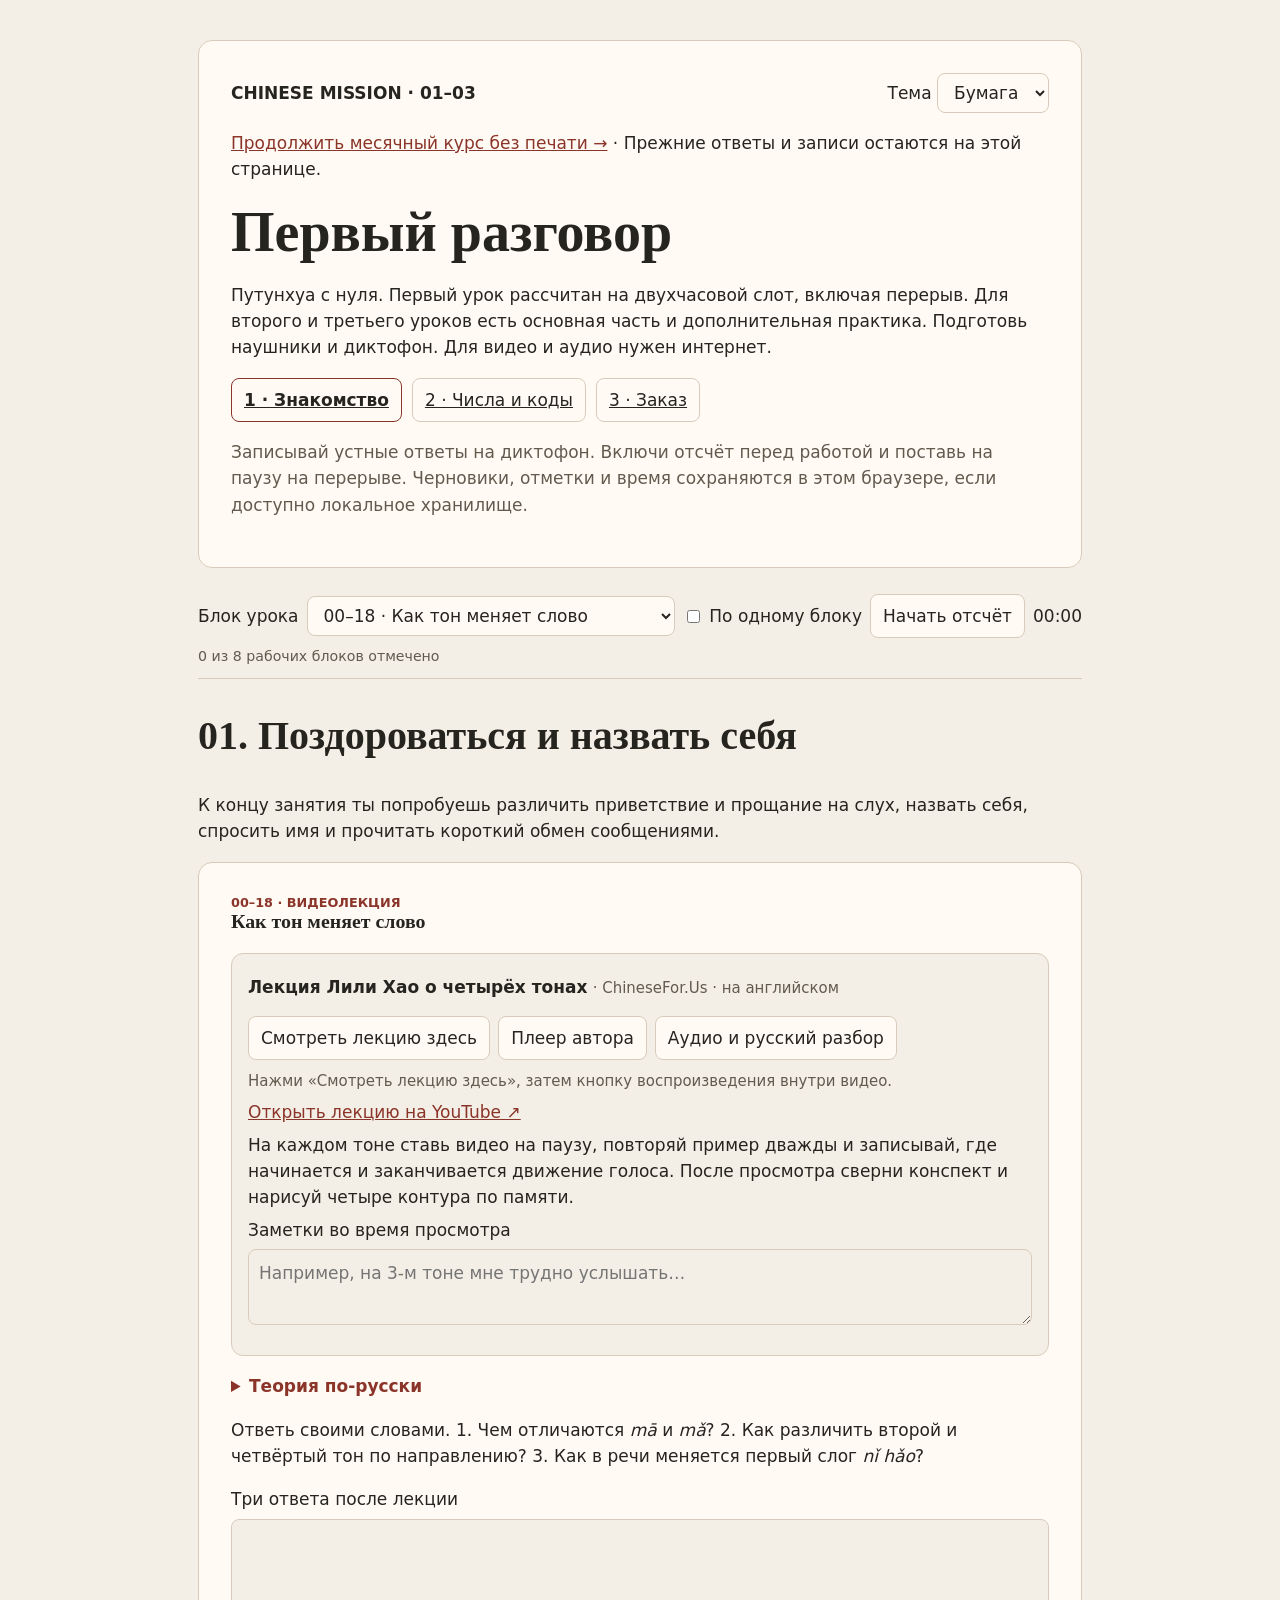
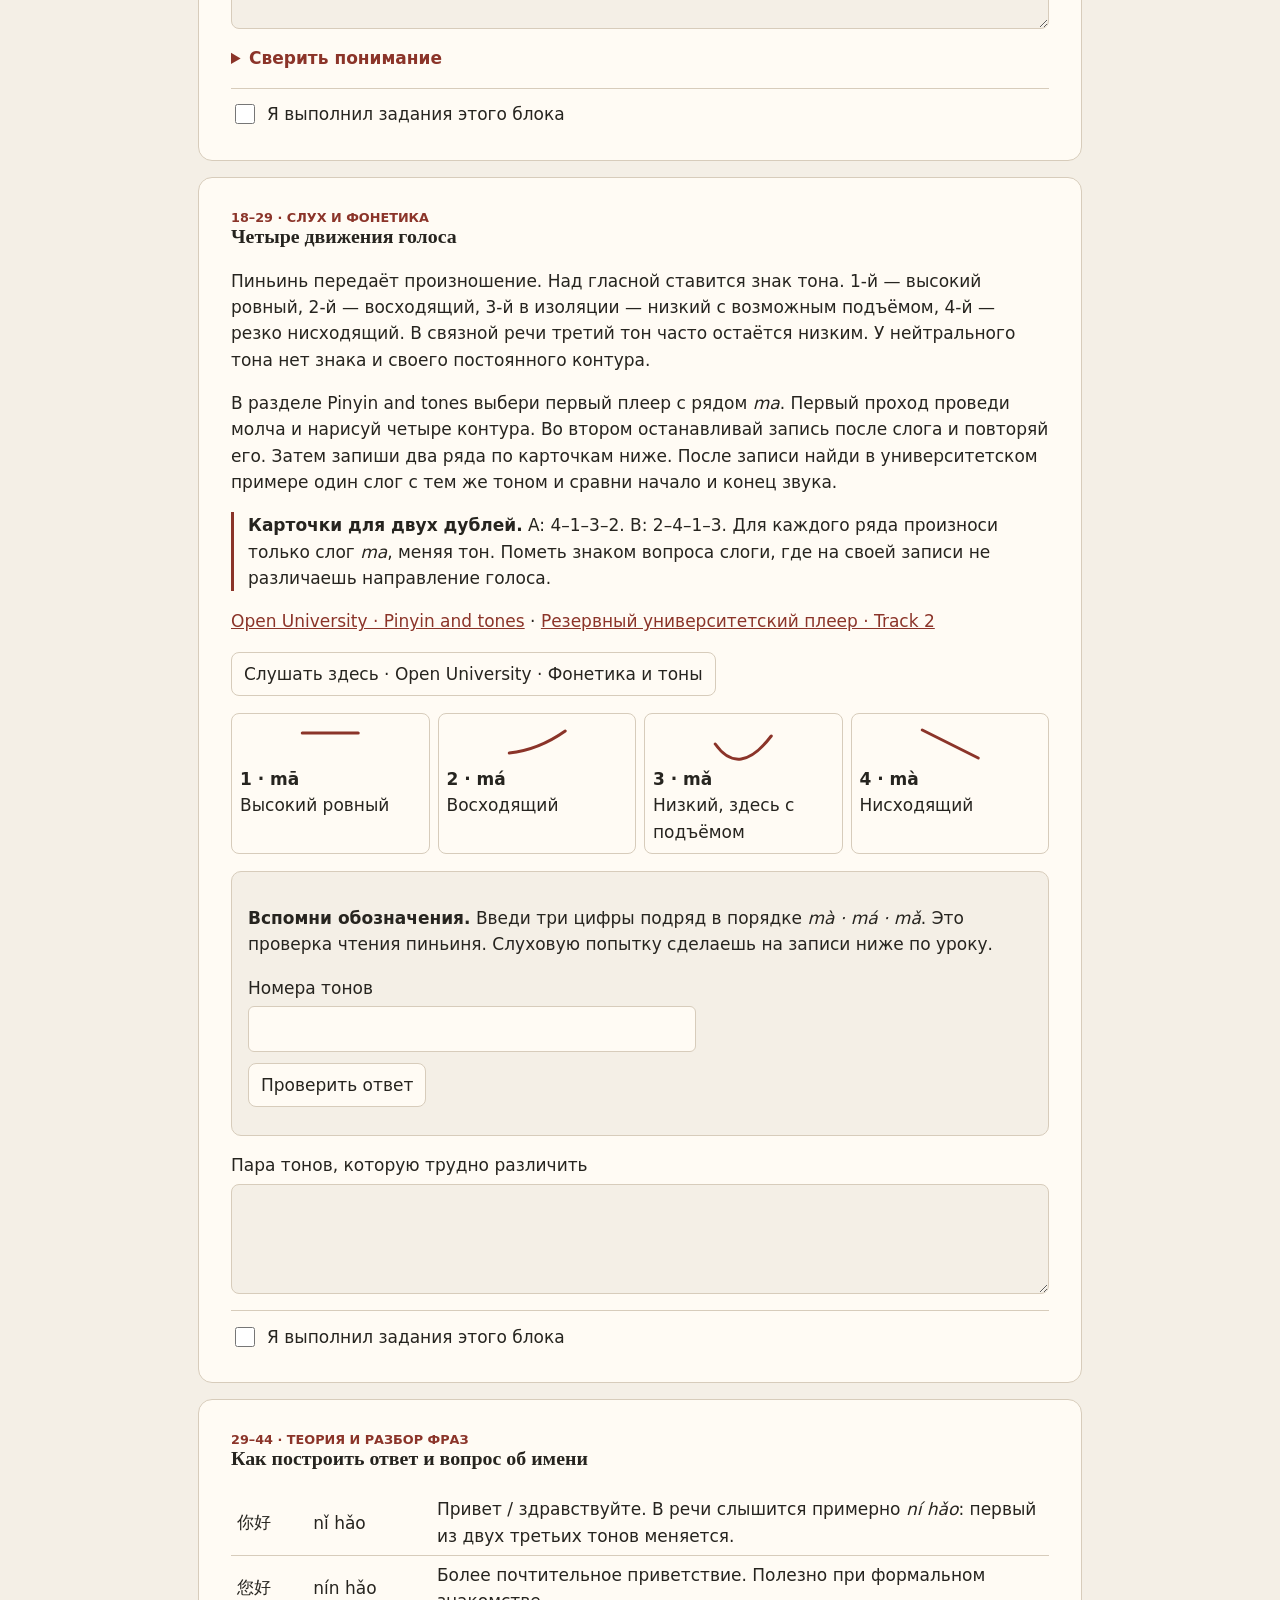
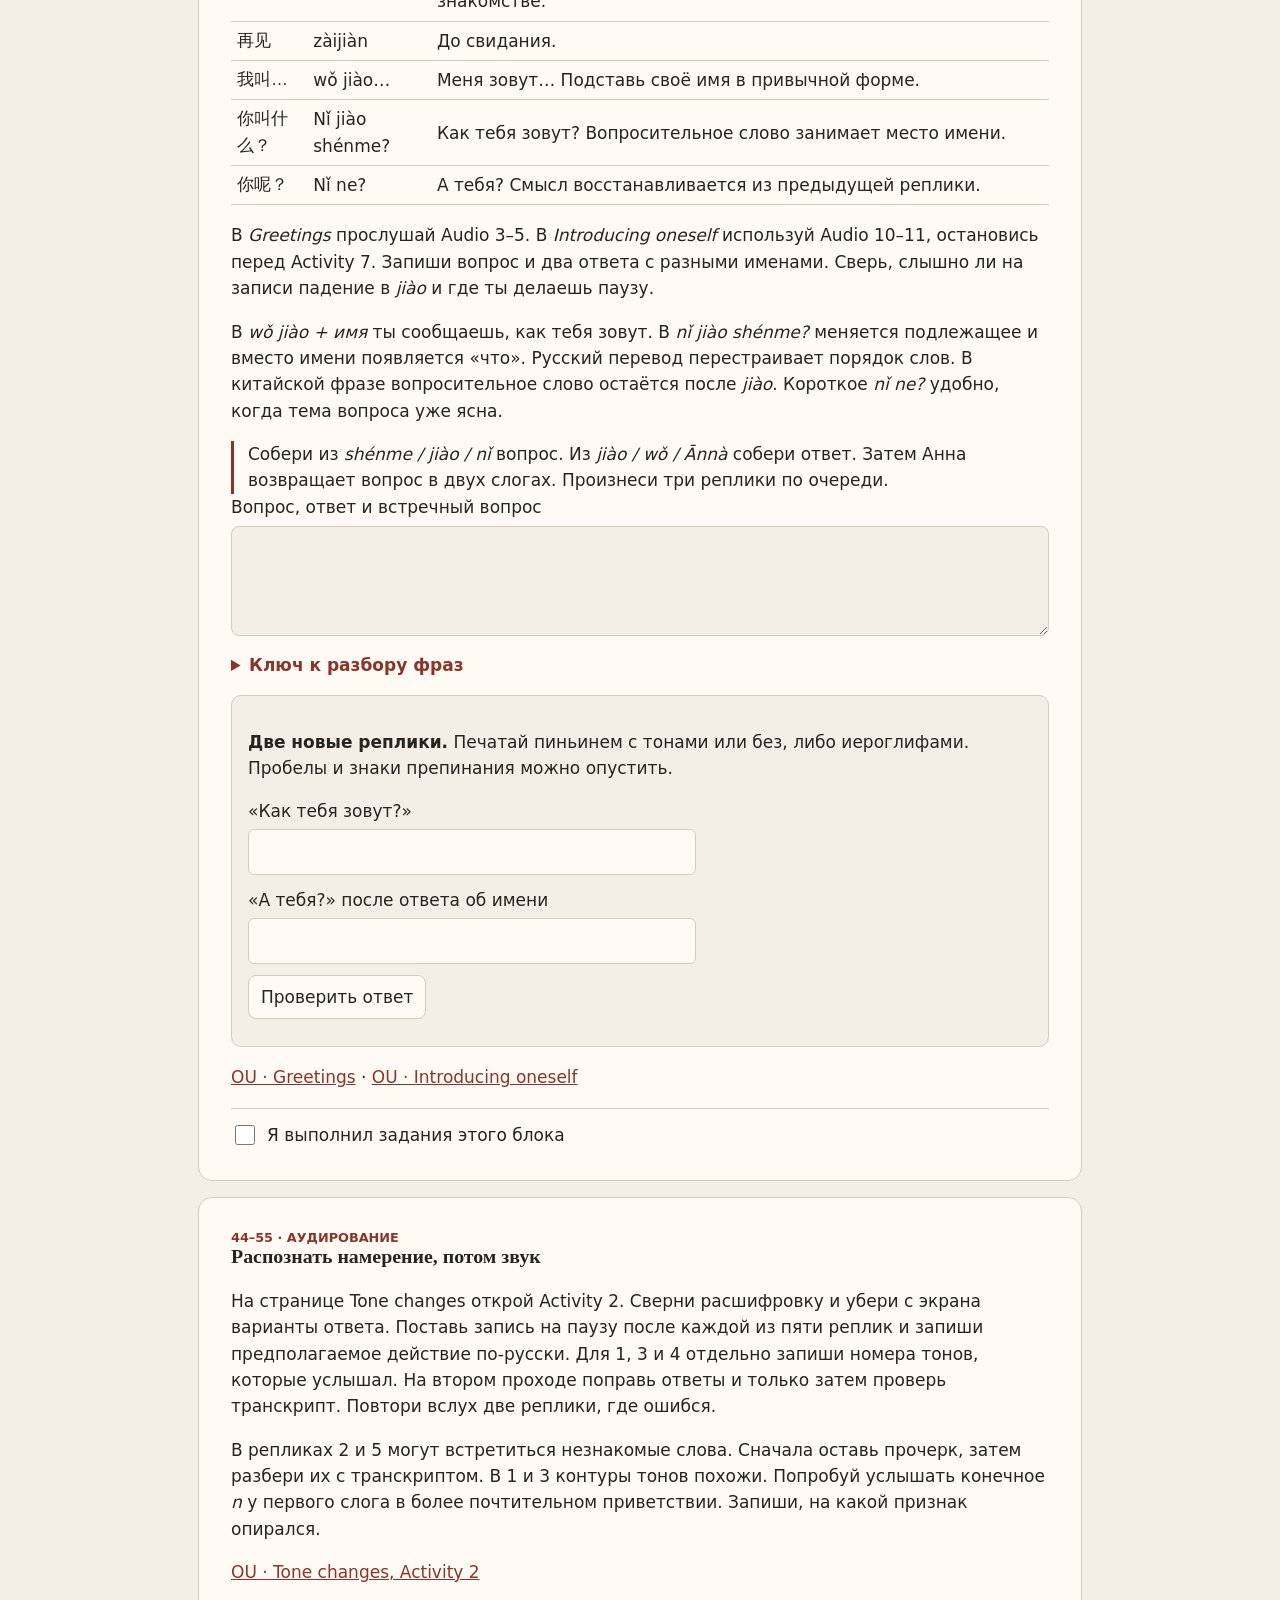
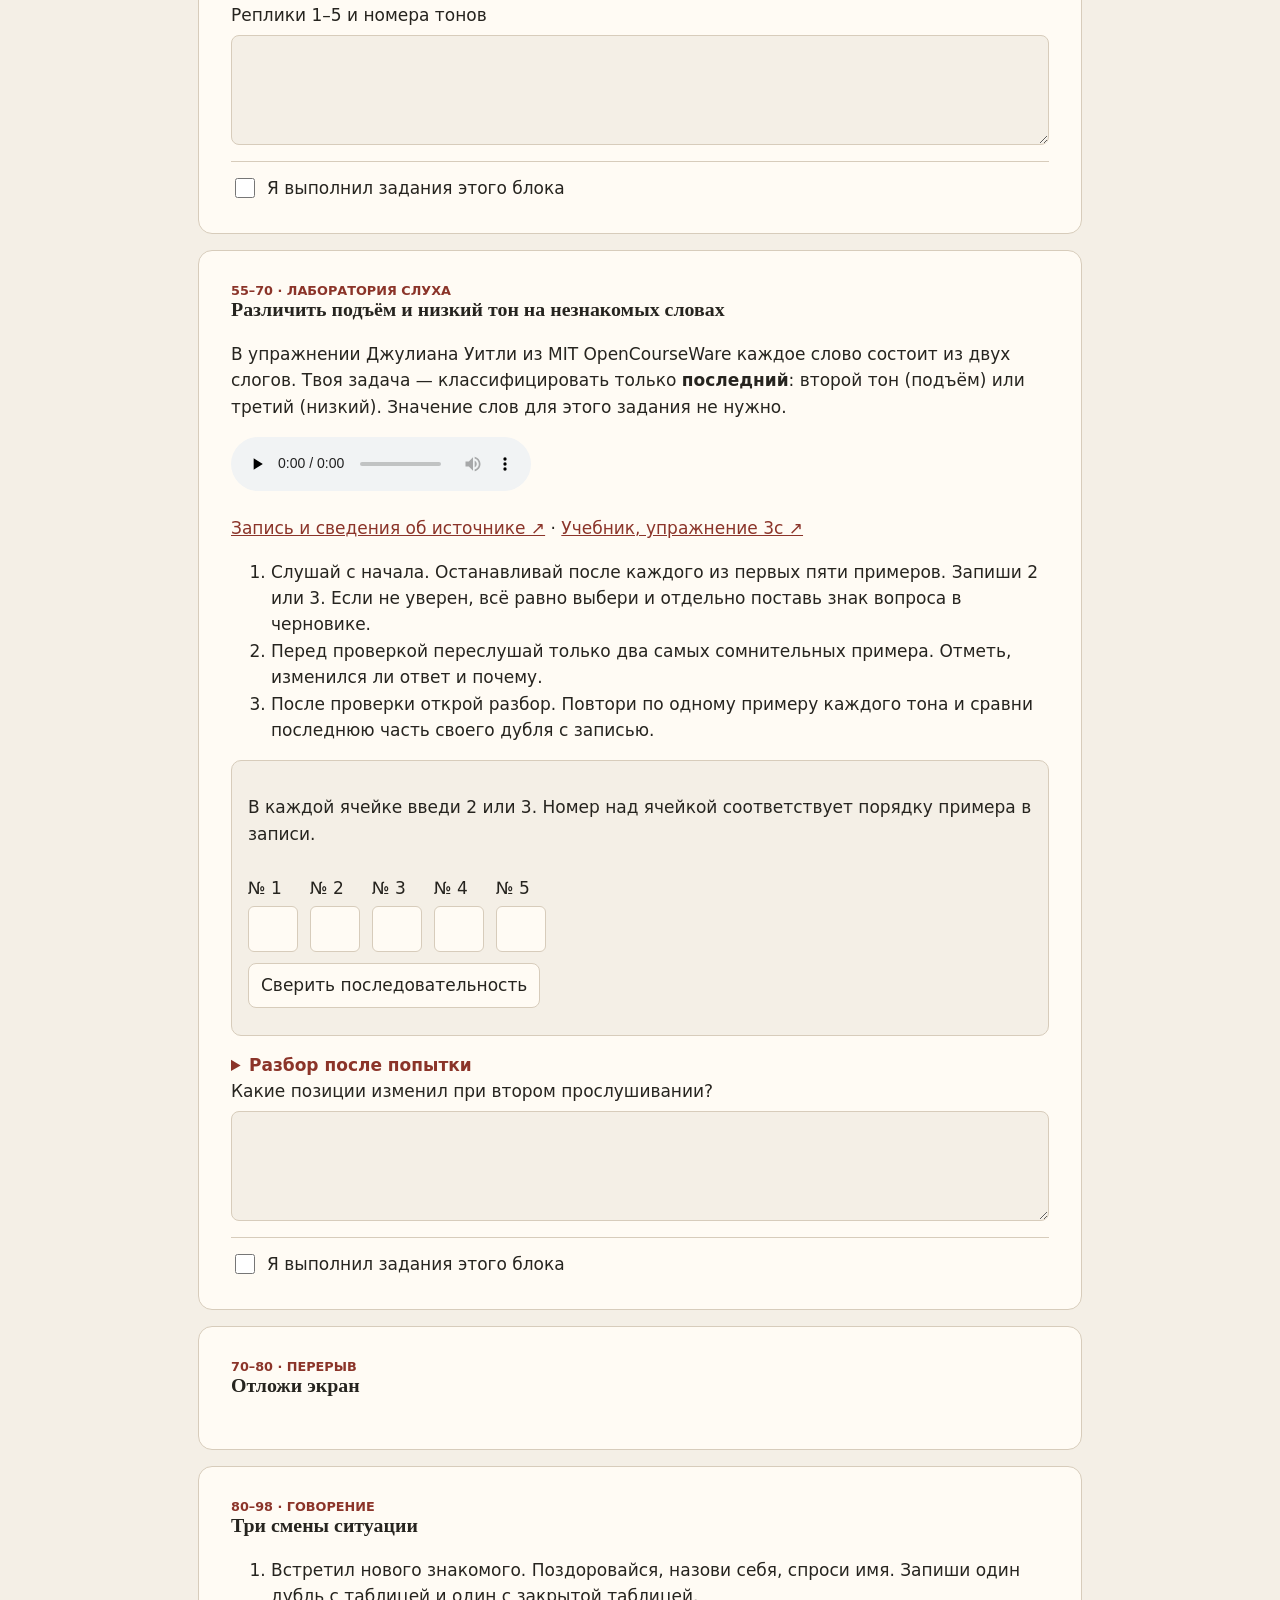
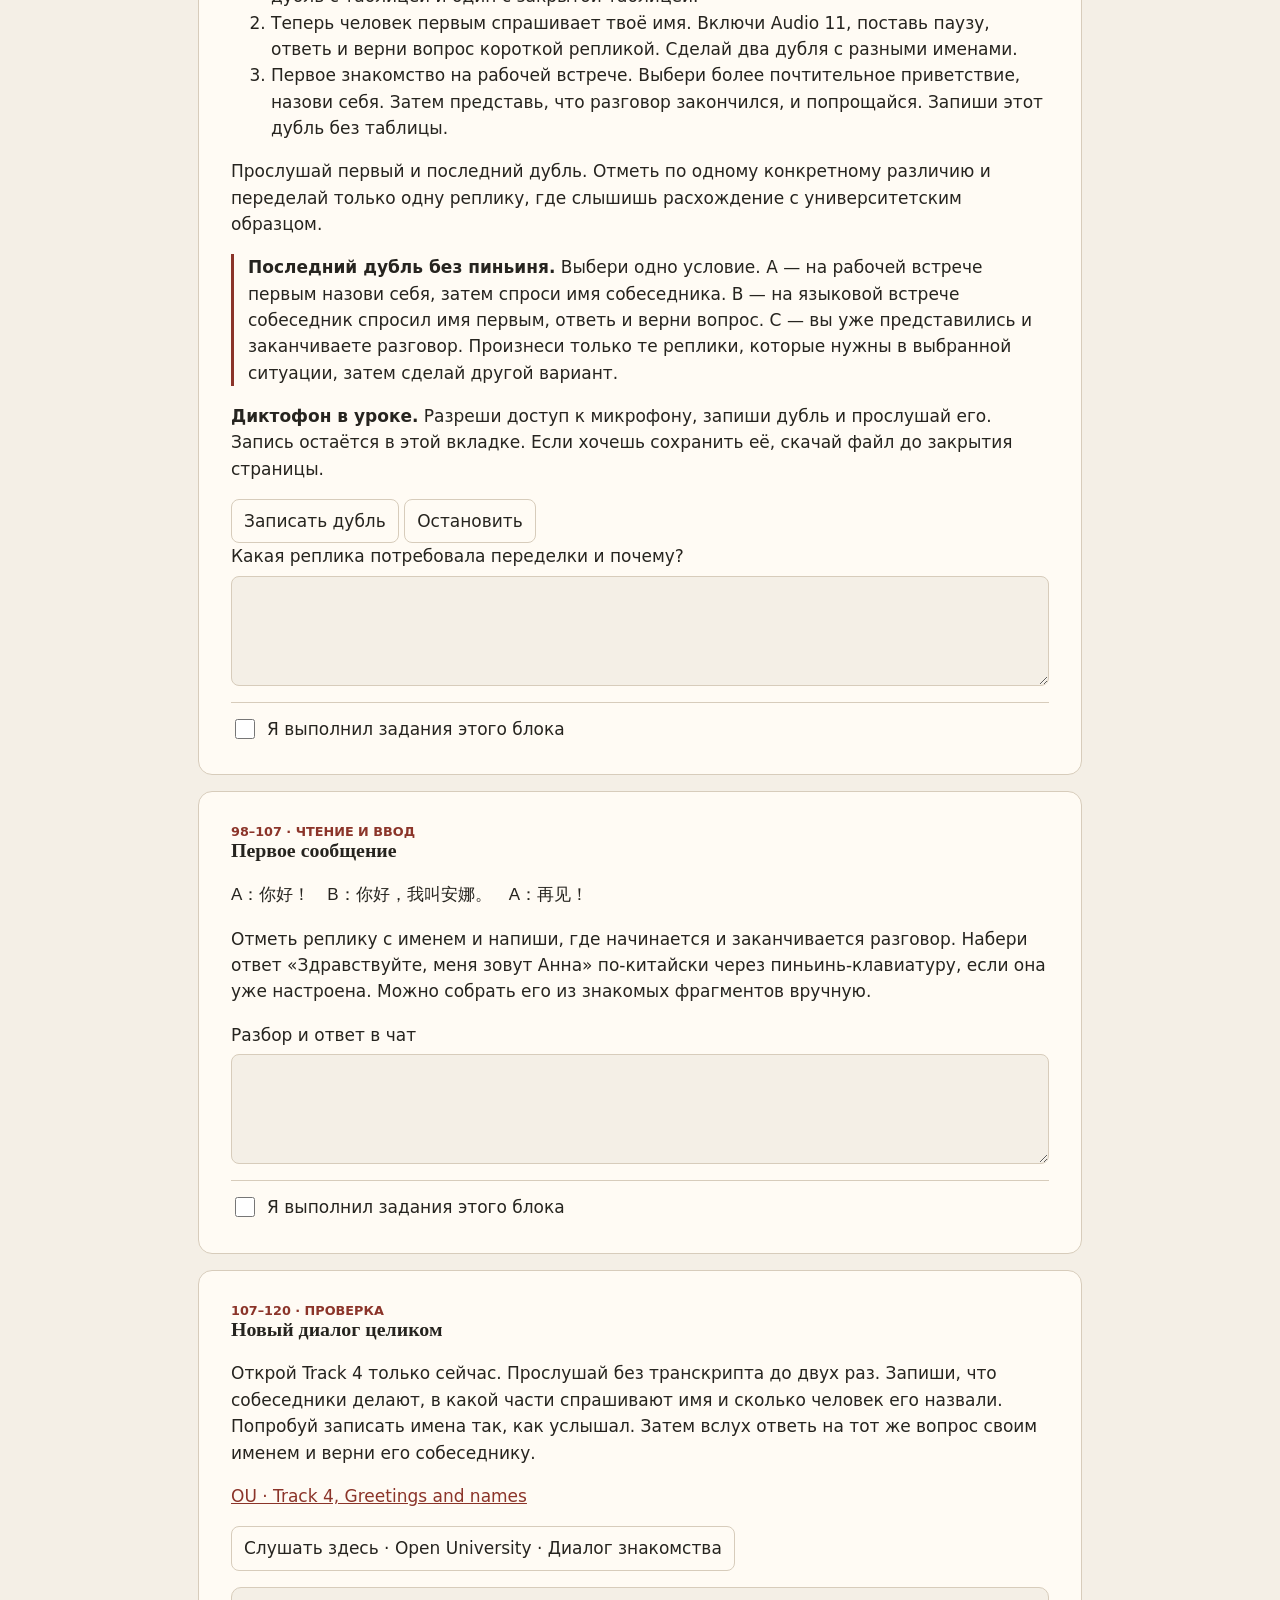
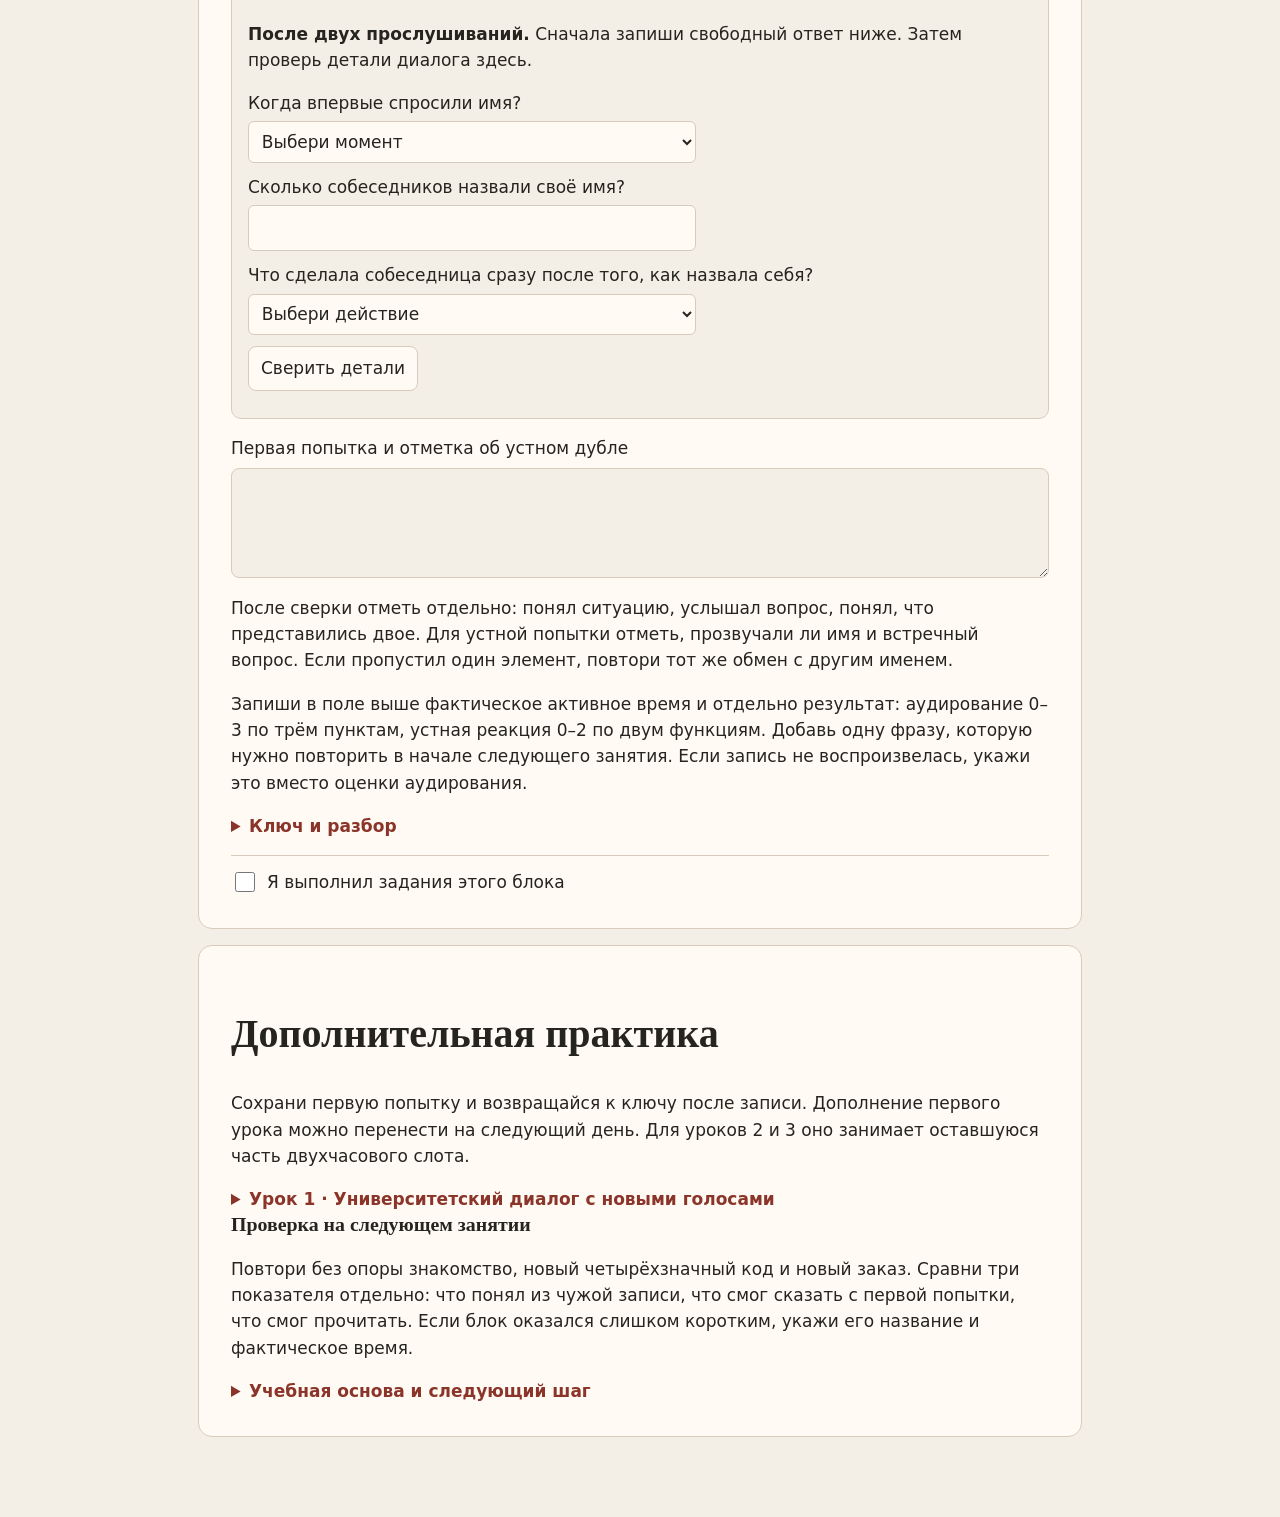
==== first-three-lessons.html @ 1f061387 "Add standalone 12-lesson Chinese Mission course" ====
<!doctype html>
<html lang="ru"><meta charset="utf-8"><meta name="viewport" content="width=device-width,initial-scale=1">
<title>Chinese Mission · Первые три занятия</title>
<style>
:root{color-scheme:light;--paper:#f4efe6;--card:#fffbf4;--ink:#26241f;--muted:#625a4f;--line:#d7ccbb;--accent:#8b3429}
:root[data-theme=dark]{color-scheme:dark;--paper:#171d23;--card:#232c35;--ink:#f7ede1;--muted:#c0cbd2;--line:#53616c;--accent:#ffc4a8}
*{box-sizing:border-box}body{margin:0;background:var(--paper);color:var(--ink);font:17px/1.55 system-ui,sans-serif}main{max-width:920px;margin:auto;padding:24px 18px 64px}header,section,aside{padding:clamp(17px,4vw,32px);margin:16px 0;background:var(--card);border:1px solid var(--line);border-radius:14px}h1,h2,h3{font-family:Georgia,serif;line-height:1.16}h1{font-size:clamp(2rem,6vw,3.5rem);margin:.25em 0}h2{font-size:clamp(1.6rem,4vw,2.5rem)}h3{margin-top:0}.top,nav{display:flex;align-items:center;justify-content:space-between;gap:10px;flex-wrap:wrap}nav{justify-content:flex-start}a{color:var(--accent)}button,select,nav a{font:inherit;color:inherit;background:var(--card);border:1px solid var(--line);border-radius:8px;padding:8px 12px}nav a[aria-current]{border-color:var(--accent);font-weight:bold}label{display:block}textarea{width:100%;min-height:110px;background:var(--paper);color:var(--ink);font:inherit;border:1px solid var(--line);border-radius:8px;padding:10px}iframe{width:100%;height:120px;border:1px solid var(--line);border-radius:8px}summary,button{cursor:pointer}small,.muted{color:var(--muted)}table{width:100%;border-collapse:collapse}td,th{padding:6px;text-align:left;border-bottom:1px solid var(--line)}[lang=zh-Hans]{font-family:"Microsoft YaHei","Noto Sans CJK SC",sans-serif}.time{font:700 .8rem system-ui;color:var(--accent)}:focus-visible{outline:2px solid var(--accent);outline-offset:3px}[hidden]{display:none!important}
.lesson-tools{position:sticky;top:0;z-index:2;background:var(--paper);border-bottom:1px solid var(--line);padding:10px 0;display:flex;flex-wrap:wrap;gap:8px;align-items:center}
.lesson-tools select{flex:1;min-width:min(100%,15rem);max-width:100%}.lesson-tools output{font-variant-numeric:tabular-nums}
article,article section{scroll-margin-top:130px}summary{color:var(--accent);font-weight:650}textarea{display:block;resize:vertical;margin:.4rem 0 1rem}
.work-label{display:flex;align-items:center;gap:9px;margin-top:1rem;padding-top:.8rem;border-top:1px solid var(--line)}.work-label input{width:20px;height:20px;accent-color:var(--accent)}#storage-status:empty{display:none}
.drill{border-left:3px solid var(--accent);padding-left:14px}.drill p:last-child{margin-bottom:0}
.video-lesson{margin:1em 0;overflow:hidden;background:var(--paper);border:1px solid var(--line);border-radius:12px}.video-copy{padding:14px 16px}.video-copy p{margin:.35em 0}.video-copy details{margin-top:12px}.video-lesson iframe{display:block;width:100%;height:auto;min-height:200px;aspect-ratio:16/9;border:0;border-radius:0;background:#161616}.video-copy button{min-height:44px;margin-top:10px}.video-copy .muted{font-size:.88em}.video-copy textarea{min-height:76px}
.check{padding:16px;background:var(--paper);border:1px solid var(--line);border-radius:10px;margin:16px 0}.check label{margin:.7rem 0}.check input,.check select{display:block;width:min(100%,28rem);padding:.55rem;margin-top:.3rem;font:inherit;color:inherit;background:var(--card);border:1px solid var(--line);border-radius:6px}.check button,.recorder button{min-height:44px}.feedback{margin:.7rem 0}.feedback li{margin:.45rem 0}
.tone-items{display:flex;flex-wrap:wrap;gap:8px 12px}.tone-items label{flex:0 0 50px}.tone-items input{text-align:center}
.tone-chart{display:grid;grid-template-columns:repeat(auto-fit,minmax(108px,1fr));gap:8px;padding:0;list-style:none}.tone-chart li{padding:8px;border:1px solid var(--line);border-radius:8px}.tone-chart svg{display:block;width:100%;height:44px;stroke:var(--accent);fill:none;stroke-width:3;stroke-linecap:round}
.recorder audio{display:block;width:min(100%,390px);margin:10px 0}.recorder a{display:inline-block;margin-top:.45rem}
#guided-option{display:flex;align-items:center;gap:6px}.stage-prev,.stage-next{margin:12px 8px 0 0;min-height:44px}.lecture-actions{display:flex;flex-wrap:wrap;gap:8px;margin-bottom:10px}.lecture-actions button{min-height:44px}.lecture-actions button[aria-pressed=true]{border-color:var(--accent);font-weight:700}.lecture-audio{display:block;width:100%}
@media(max-width:520px){body{font-size:16px}main{padding:12px 12px 44px}table td{padding:5px;overflow-wrap:anywhere}.lesson-tools{font-size:14px}article,article section{scroll-margin-top:155px}}
</style><main>
<header>
<div class="top"><strong>CHINESE MISSION · 01–03</strong><label>Тема <select id="theme"><option value="light">Бумага</option><option value="dark">Тёмная</option></select></label></div>
<p><a href="./index.html">Продолжить месячный курс без печати →</a> · Прежние ответы и записи остаются на этой странице.</p>
<h1>Первый разговор</h1><p>Путунхуа с нуля. Первый урок рассчитан на двухчасовой слот, включая перерыв. Для второго и третьего уроков есть основная часть и дополнительная практика. Подготовь наушники и диктофон. Для видео и аудио нужен интернет.</p>
<nav aria-label="Уроки"><a href="#day1">1 · Знакомство</a><a href="#day2">2 · Числа и коды</a><a href="#day3">3 · Заказ</a></nav>
<p class="muted">Записывай устные ответы на диктофон. Включи отсчёт перед работой и поставь на паузу на перерыве. Черновики, отметки и время сохраняются в этом браузере, если доступно локальное хранилище.</p><p id="storage-status" role="status"></p>
</header>
<div class="lesson-tools" id="lesson-tools" hidden>
<label for="lesson-step">Блок урока</label><select id="lesson-step"></select>
<label id="guided-option"><input id="guided-mode" type="checkbox"> По одному блоку</label>
<button id="lesson-clock" type="button">Начать отсчёт</button><output id="lesson-time" aria-label="Активное время">00:00</output>
<small id="lesson-progress" aria-live="polite"></small>
</div>
<article id="day1">
<h2>01. Поздороваться и назвать себя</h2><p>К концу занятия ты попробуешь различить приветствие и прощание на слух, назвать себя, спросить имя и прочитать короткий обмен сообщениями.</p>
<section><div class="time">00–18 · ВИДЕОЛЕКЦИЯ</div><h3>Как тон меняет слово</h3>
<div class="video-lesson">
<iframe id="tone-video" title="Лили Хао показывает четыре тона путунхуа" hidden referrerpolicy="strict-origin-when-cross-origin" allow="encrypted-media; picture-in-picture" allowfullscreen></iframe>
<div class="video-copy">
<p><strong>Лекция Лили Хао о четырёх тонах</strong> <span class="muted">· ChineseFor.Us · на английском</span></p>
<div class="lecture-actions">
<button type="button" id="lecture-youtube" aria-controls="tone-video" aria-pressed="false">Смотреть лекцию здесь</button>
<button type="button" id="lecture-vimeo" aria-controls="tone-video" aria-pressed="false">Плеер автора</button>
<button type="button" id="lecture-audio" aria-controls="lecture-backup" aria-expanded="false">Аудио и русский разбор</button>
</div>
<p id="lecture-status" class="muted" role="status">Нажми «Смотреть лекцию здесь», затем кнопку воспроизведения внутри видео.</p>
<p><a href="https://www.youtube.com/watch?v=ZsA4rJ8Lmcc" target="_blank" rel="noopener">Открыть лекцию на YouTube ↗</a></p>
<p>На каждом тоне ставь видео на паузу, повторяй пример дважды и записывай, где начинается и заканчивается движение голоса. После просмотра сверни конспект и нарисуй четыре контура по памяти.</p>
<label for="d1-video-notes">Заметки во время просмотра</label><textarea id="d1-video-notes" placeholder="Например, на 3-м тоне мне трудно услышать…"></textarea>
<div id="lecture-backup" hidden>
<p><strong>Аудиоразбор в уроке.</strong> Сначала прочитай четыре пункта русской теории под карточкой. Затем слушай запись Джулиана Уитли из MIT. Остановись, когда услышишь прощание <em>zàijiàn</em>. Проговори оба слога. Сравни первое и второе падение тона, затем ответь на вопросы после теории.</p>
<audio class="lecture-audio" controls preload="none" aria-label="Примеры тоновых сочетаний MIT" src="https://ocw.mit.edu/courses/res-21g-003-learning-chinese-a-foundation-course-in-mandarin-spring-2011/567f476588fe2e3735d78a8477be03dd_1.10.1.mp3"></audio>
<p><a href="https://ocw.mit.edu/courses/res-21g-003-learning-chinese-a-foundation-course-in-mandarin-spring-2011/resources/1-10-1/" target="_blank" rel="noopener">Источник записи MIT OpenCourseWare</a></p>
</div>
</div></div>
<details><summary>Теория по-русски</summary>
<ol><li><strong>Одна фраза в трёх формах.</strong> <span lang="zh-Hans">你好</span> — китайская запись, <em>nǐ hǎo</em> — пиньинь, «привет» — перевод. Пиньинь помогает восстановить произношение. Смысл фразы понимаем по словам и ситуации.</li>
<li><strong>Как устроен слог.</strong> В <em>mǎ</em> начальный согласный <em>m</em>, финаль <em>a</em>, знак над <em>a</em> показывает третий тон. В <em>mā</em> звуки остаются теми же, меняется движение голоса. <span lang="zh-Hans">妈</span> <em>mā</em> — «мама», <span lang="zh-Hans">马</span> <em>mǎ</em> — «лошадь». Эти иероглифы сегодня запоминать не требуется.</li>
<li><strong>Куда движется высота.</strong> Первый тон держится высоко и ровно, второй поднимается, третий в отдельном слоге уходит вниз и может подняться, четвёртый резко падает. Высоту выбирай относительно своего голоса. В нейтральном слоге, например втором слоге <em>shénme</em>, держи произношение коротким и лёгким.</li>
<li><strong>Отдельный слог и реплика.</strong> В пиньине пишем <em>nǐ hǎo</em>, а в приветствии обычно слышим подъём на первом слоге. Это изменение первого из двух третьих тонов. Для первого дня важно услышать разницу между отдельным <em>nǐ</em> и целой фразой.</li></ol>
<p><a href="https://chinesefor.us/lessons/mandarin-chinese-tones-lesson-practice/" target="_blank" rel="noopener">Материалы видеолекции</a> · <a href="https://openbooks.lib.msu.edu/chs101/chapter/tones/" target="_blank" rel="noopener">Michigan State University · Tones</a> · <a href="https://www.open.edu/openlearn/mod/oucontent/view.php?id=106437&amp;section=4" target="_blank" rel="noopener">Open University · Tone changes</a></p>
</details>
<p>Ответь своими словами. 1. Чем отличаются <em>mā</em> и <em>mǎ</em>? 2. Как различить второй и четвёртый тон по направлению? 3. Как в речи меняется первый слог <em>nǐ hǎo</em>?</p>
<label for="d1-lecture">Три ответа после лекции</label><textarea id="d1-lecture"></textarea>
<details><summary>Сверить понимание</summary><p>1. Звуки <em>m</em> и <em>a</em> те же, тон и значение разные. 2. Второй поднимается, четвёртый падает. 3. Первый слог звучит со вторым тоном, написание <em>nǐ hǎo</em> сохраняется.</p></details></section>
<section><div class="time">18–29 · СЛУХ И ФОНЕТИКА</div><h3>Четыре движения голоса</h3>
<p>Пиньинь передаёт произношение. Над гласной ставится знак тона. 1-й — высокий ровный, 2-й — восходящий, 3-й в изоляции — низкий с возможным подъёмом, 4-й — резко нисходящий. В связной речи третий тон часто остаётся низким. У нейтрального тона нет знака и своего постоянного контура.</p>
<p>В разделе Pinyin and tones выбери первый плеер с рядом <em>ma</em>. Первый проход проведи молча и нарисуй четыре контура. Во втором останавливай запись после слога и повторяй его. Затем запиши два ряда по карточкам ниже. После записи найди в университетском примере один слог с тем же тоном и сравни начало и конец звука.</p>
<div class="drill"><p><strong>Карточки для двух дублей.</strong> A: 4–1–3–2. B: 2–4–1–3. Для каждого ряда произноси только слог <em>ma</em>, меняя тон. Пометь знаком вопроса слоги, где на своей записи не различаешь направление голоса.</p></div>
<p><a href="https://www.open.edu/openlearn/mod/oucontent/view.php?id=106437&amp;section=3" target="_blank" rel="noopener">Open University · Pinyin and tones</a> · <a href="https://www.open.edu/openlearn/languages/beginners-chinese?trackno=2" target="_blank" rel="noopener">Резервный университетский плеер · Track 2</a></p>
<button type="button" data-inline-media>Слушать здесь · Open University · Фонетика и тоны</button><iframe hidden data-src="https://player.open.ac.uk/embed/01f1a2348a" title="Open University · Фонетика и тоны" referrerpolicy="strict-origin-when-cross-origin"></iframe>
<ul class="tone-chart" aria-label="Схематические контуры четырёх тонов">
<li><svg viewBox="0 0 80 44" aria-hidden="true"><path d="M 12 11 H 68"/></svg><strong>1 · mā</strong><br>Высокий ровный</li>
<li><svg viewBox="0 0 80 44" aria-hidden="true"><path d="M 12 31 Q 41 28 68 9"/></svg><strong>2 · má</strong><br>Восходящий</li>
<li><svg viewBox="0 0 80 44" aria-hidden="true"><path d="M 12 22 Q 36 56 68 14"/></svg><strong>3 · mǎ</strong><br>Низкий, здесь с подъёмом</li>
<li><svg viewBox="0 0 80 44" aria-hidden="true"><path d="M 12 8 L 68 36"/></svg><strong>4 · mà</strong><br>Нисходящий</li>
</ul>
<form class="check" id="tone-check" data-check>
<p><strong>Вспомни обозначения.</strong> Введи три цифры подряд в порядке <em>mà · má · mǎ</em>. Это проверка чтения пиньиня. Слуховую попытку сделаешь на записи ниже по уроку.</p>
<label>Номера тонов <input name="tones" inputmode="numeric" pattern="[1-4]{3}" required autocomplete="off" data-answer="423" data-correct="Верно: падение, подъём, третий тон." data-hint="Сверь наклон знака над a: вниз, вверх, затем знак с углом."></label>
<button>Проверить ответ</button><div class="feedback" aria-live="polite"></div>
</form>
<label for="d1-tones">Пара тонов, которую трудно различить</label><textarea id="d1-tones"></textarea></section>
<section><div class="time">29–44 · ТЕОРИЯ И РАЗБОР ФРАЗ</div><h3>Как построить ответ и вопрос об имени</h3>
<table><tbody>
<tr><td lang="zh-Hans">你好</td><td>nǐ hǎo</td><td>Привет / здравствуйте. В речи слышится примерно <em>ní hǎo</em>: первый из двух третьих тонов меняется.</td></tr>
<tr><td lang="zh-Hans">您好</td><td>nín hǎo</td><td>Более почтительное приветствие. Полезно при формальном знакомстве.</td></tr>
<tr><td lang="zh-Hans">再见</td><td>zàijiàn</td><td>До свидания.</td></tr>
<tr><td lang="zh-Hans">我叫…</td><td>wǒ jiào…</td><td>Меня зовут… Подставь своё имя в привычной форме.</td></tr>
<tr><td lang="zh-Hans">你叫什么？</td><td>Nǐ jiào shénme?</td><td>Как тебя зовут? Вопросительное слово занимает место имени.</td></tr>
<tr><td lang="zh-Hans">你呢？</td><td>Nǐ ne?</td><td>А тебя? Смысл восстанавливается из предыдущей реплики.</td></tr>
</tbody></table>
<p>В <em>Greetings</em> прослушай Audio 3–5. В <em>Introducing oneself</em> используй Audio 10–11, остановись перед Activity 7. Запиши вопрос и два ответа с разными именами. Сверь, слышно ли на записи падение в <em>jiào</em> и где ты делаешь паузу.</p>
<p>В <em>wǒ jiào + имя</em> ты сообщаешь, как тебя зовут. В <em>nǐ jiào shénme?</em> меняется подлежащее и вместо имени появляется «что». Русский перевод перестраивает порядок слов. В китайской фразе вопросительное слово остаётся после <em>jiào</em>. Короткое <em>nǐ ne?</em> удобно, когда тема вопроса уже ясна.</p>
<div class="drill"><p>Собери из <em>shénme / jiào / nǐ</em> вопрос. Из <em>jiào / wǒ / Ānnà</em> собери ответ. Затем Анна возвращает вопрос в двух слогах. Произнеси три реплики по очереди.</p></div>
<label for="d1-grammar">Вопрос, ответ и встречный вопрос</label><textarea id="d1-grammar"></textarea>
<details><summary>Ключ к разбору фраз</summary><p><em>Nǐ jiào shénme? Wǒ jiào Ānnà. Nǐ ne?</em> Встречный вопрос понятен, потому что собеседники уже говорят об именах.</p></details>
<form class="check" id="grammar-check" data-check>
<p><strong>Две новые реплики.</strong> Печатай пиньинем с тонами или без, либо иероглифами. Пробелы и знаки препинания можно опустить.</p>
<label>«Как тебя зовут?» <input name="question" required autocomplete="off" data-answer="ni jiao shenme|ni jiao shenme mingzi|你叫什么|你叫什么名字" data-correct="Вопросительное слово стоит после jiào." data-hint="Начни с «ты», затем «зваться», затем «что»."></label>
<label>«А тебя?» после ответа об имени <input name="return" required autocomplete="off" data-answer="ni ne|你呢" data-correct="Верно: nǐ ne возвращает предыдущий вопрос." data-hint="Возьми «ты» и короткую частицу ne."></label>
<button>Проверить ответ</button><div class="feedback" aria-live="polite"></div>
</form>
<p><a href="https://www.open.edu/openlearn/languages/beginners-chinese-taster-course/content-section-4" target="_blank" rel="noopener">OU · Greetings</a> · <a href="https://www.open.edu/openlearn/languages/beginners-chinese-taster-course/content-section-5" target="_blank" rel="noopener">OU · Introducing oneself</a></p>
</section>
<section><div class="time">44–55 · АУДИРОВАНИЕ</div><h3>Распознать намерение, потом звук</h3>
<p>На странице Tone changes открой Activity 2. Сверни расшифровку и убери с экрана варианты ответа. Поставь запись на паузу после каждой из пяти реплик и запиши предполагаемое действие по-русски. Для 1, 3 и 4 отдельно запиши номера тонов, которые услышал. На втором проходе поправь ответы и только затем проверь транскрипт. Повтори вслух две реплики, где ошибся.</p>
<p>В репликах 2 и 5 могут встретиться незнакомые слова. Сначала оставь прочерк, затем разбери их с транскриптом. В 1 и 3 контуры тонов похожи. Попробуй услышать конечное <em>n</em> у первого слога в более почтительном приветствии. Запиши, на какой признак опирался.</p>
<p><a href="https://www.open.edu/openlearn/mod/oucontent/view.php?id=106437&amp;section=4#activity2" target="_blank" rel="noopener">OU · Tone changes, Activity 2</a></p>
<label for="d1-listen">Реплики 1–5 и номера тонов</label><textarea id="d1-listen"></textarea></section>
<section><div class="time">55–70 · ЛАБОРАТОРИЯ СЛУХА</div><h3>Различить подъём и низкий тон на незнакомых словах</h3>
<p>В упражнении Джулиана Уитли из MIT OpenCourseWare каждое слово состоит из двух слогов. Твоя задача — классифицировать только <strong>последний</strong>: второй тон (подъём) или третий (низкий). Значение слов для этого задания не нужно.</p>
<audio controls preload="none" aria-label="Упражнение MIT на второй и третий тоны" src="https://ocw.mit.edu/courses/res-21g-003-learning-chinese-a-foundation-course-in-mandarin-spring-2011/326e89324f6fe34724c17bfddd86523b_1.10_ex3c.mp3"></audio>
<p><a href="https://ocw.mit.edu/courses/res-21g-003-learning-chinese-a-foundation-course-in-mandarin-spring-2011/resources/1-10-ex3c/" target="_blank" rel="noopener">Запись и сведения об источнике ↗</a> · <a href="https://ocw.mit.edu/courses/res-21g-003-learning-chinese-a-foundation-course-in-mandarin-spring-2011/e997e90bb0ac79ea7d75c3d2f5fcf8b7_MITRES_21G_003S11_unit01.pdf#page=23" target="_blank" rel="noopener">Учебник, упражнение 3c ↗</a></p>
<ol><li>Слушай с начала. Останавливай после каждого из первых пяти примеров. Запиши 2 или 3. Если не уверен, всё равно выбери и отдельно поставь знак вопроса в черновике.</li><li>Перед проверкой переслушай только два самых сомнительных примера. Отметь, изменился ли ответ и почему.</li><li>После проверки открой разбор. Повтори по одному примеру каждого тона и сравни последнюю часть своего дубля с записью.</li></ol>
<form class="check" id="tone-listening-check" data-check>
<p>В каждой ячейке введи 2 или 3. Номер над ячейкой соответствует порядку примера в записи.</p>
<div class="tone-items">
<label>№ 1 <input aria-label="Тон примера 1" name="word1" inputmode="numeric" pattern="[23]" maxlength="1" required autocomplete="off" data-answer="3" data-correct="1. Совпало." data-hint="1. Переслушай конец первого слова."></label>
<label>№ 2 <input aria-label="Тон примера 2" name="word2" inputmode="numeric" pattern="[23]" maxlength="1" required autocomplete="off" data-answer="2" data-correct="2. Совпало." data-hint="2. Сравни конец второго слова с первым."></label>
<label>№ 3 <input aria-label="Тон примера 3" name="word3" inputmode="numeric" pattern="[23]" maxlength="1" required autocomplete="off" data-answer="2" data-correct="3. Совпало." data-hint="3. Слушай высоту последней гласной."></label>
<label>№ 4 <input aria-label="Тон примера 4" name="word4" inputmode="numeric" pattern="[23]" maxlength="1" required autocomplete="off" data-answer="3" data-correct="4. Совпало." data-hint="4. Сравни четвёртый пример со вторым."></label>
<label>№ 5 <input aria-label="Тон примера 5" name="word5" inputmode="numeric" pattern="[23]" maxlength="1" required autocomplete="off" data-answer="3" data-correct="5. Совпало." data-hint="5. Сравни последний слог с концом четвёртого примера."></label>
</div><button>Сверить последовательность</button><div class="feedback" aria-live="polite"></div>
</form>
<details><summary>Разбор после попытки</summary><p>Первые пять последних слогов: <em>yǒng, cái, nián, mǐ, yǔ</em>. Ответ по позициям: 3, 2, 2, 3, 3. Если спутал 2 и 3, сравни пример 2 с примером 4. Слушай изменение высоты внутри последнего слога.</p></details>
<label for="d1-tone-contrast">Какие позиции изменил при втором прослушивании?</label><textarea id="d1-tone-contrast"></textarea></section>
<section><div class="time">70–80 · ПЕРЕРЫВ</div><h3>Отложи экран</h3></section>
<section><div class="time">80–98 · ГОВОРЕНИЕ</div><h3>Три смены ситуации</h3>
<ol><li>Встретил нового знакомого. Поздоровайся, назови себя, спроси имя. Запиши один дубль с таблицей и один с закрытой таблицей.</li><li>Теперь человек первым спрашивает твоё имя. Включи Audio 11, поставь паузу, ответь и верни вопрос короткой репликой. Сделай два дубля с разными именами.</li><li>Первое знакомство на рабочей встрече. Выбери более почтительное приветствие, назови себя. Затем представь, что разговор закончился, и попрощайся. Запиши этот дубль без таблицы.</li></ol>
<p>Прослушай первый и последний дубль. Отметь по одному конкретному различию и переделай только одну реплику, где слышишь расхождение с университетским образцом.</p>
<div class="drill"><p><strong>Последний дубль без пиньиня.</strong> Выбери одно условие. A — на рабочей встрече первым назови себя, затем спроси имя собеседника. B — на языковой встрече собеседник спросил имя первым, ответь и верни вопрос. C — вы уже представились и заканчиваете разговор. Произнеси только те реплики, которые нужны в выбранной ситуации, затем сделай другой вариант.</p></div>
<div class="recorder" id="lesson-recorder" hidden>
<p><strong>Диктофон в уроке.</strong> Разреши доступ к микрофону, запиши дубль и прослушай его. Запись остаётся в этой вкладке. Если хочешь сохранить её, скачай файл до закрытия страницы.</p>
<button type="button" id="record-start">Записать дубль</button> <button type="button" id="record-stop" disabled>Остановить</button>
<div id="record-status" role="status"></div><audio id="record-play" controls hidden></audio><a id="record-download" hidden>Скачать запись</a>
</div>
<label for="d1-speaking">Какая реплика потребовала переделки и почему?</label><textarea id="d1-speaking"></textarea></section>
<section><div class="time">98–107 · ЧТЕНИЕ И ВВОД</div><h3>Первое сообщение</h3>
<p lang="zh-Hans">A：你好！　B：你好，我叫安娜。　A：再见！</p>
<p>Отметь реплику с именем и напиши, где начинается и заканчивается разговор. Набери ответ «Здравствуйте, меня зовут Анна» по-китайски через пиньинь-клавиатуру, если она уже настроена. Можно собрать его из знакомых фрагментов вручную.</p>
<label for="d1-read">Разбор и ответ в чат</label><textarea id="d1-read"></textarea></section>
<section><div class="time">107–120 · ПРОВЕРКА</div><h3>Новый диалог целиком</h3>
<p>Открой Track 4 только сейчас. Прослушай без транскрипта до двух раз. Запиши, что собеседники делают, в какой части спрашивают имя и сколько человек его назвали. Попробуй записать имена так, как услышал. Затем вслух ответь на тот же вопрос своим именем и верни его собеседнику.</p>
<p><a href="https://www.open.edu/openlearn/languages/beginners-chinese?trackno=4" target="_blank" rel="noopener">OU · Track 4, Greetings and names</a></p>
<button type="button" data-inline-media>Слушать здесь · Open University · Диалог знакомства</button><iframe hidden data-src="https://player.open.ac.uk/embed/2ce6696f44" title="Open University · Диалог знакомства" referrerpolicy="strict-origin-when-cross-origin"></iframe>
<form class="check" id="listening-check" data-check>
<p><strong>После двух прослушиваний.</strong> Сначала запиши свободный ответ ниже. Затем проверь детали диалога здесь.</p>
<label>Когда впервые спросили имя? <select name="order" required data-answer="after" data-correct="Вопрос звучит после обмена приветствиями." data-hint="Отдели первые короткие реплики от более длинного вопроса."><option value="">Выбери момент</option><option value="before">До приветствия</option><option value="after">После приветствий</option><option value="end">После того, как оба представились</option></select></label>
<label>Сколько собеседников назвали своё имя? <input name="people" inputmode="numeric" required pattern="[0-9]" autocomplete="off" data-answer="2" data-correct="Оба назвали своё имя." data-hint="Посчитай, сколько раз начинается ответ с wǒ jiào."></label>
<label>Что сделала собеседница сразу после того, как назвала себя? <select name="intent" required data-answer="returned" data-correct="Она вернула вопрос собеседнику." data-hint="Прислушайся к короткой реплике после её имени."><option value="">Выбери действие</option><option value="returned">Вернула вопрос</option><option value="left">Попрощалась</option><option value="repeat">Повторила имя</option></select></label>
<button>Сверить детали</button><div class="feedback" aria-live="polite"></div>
</form>
<label for="d1-exit">Первая попытка и отметка об устном дубле</label><textarea id="d1-exit" class="exit"></textarea>
<p>После сверки отметь отдельно: понял ситуацию, услышал вопрос, понял, что представились двое. Для устной попытки отметь, прозвучали ли имя и встречный вопрос. Если пропустил один элемент, повтори тот же обмен с другим именем.</p>
<p>Запиши в поле выше фактическое активное время и отдельно результат: аудирование 0–3 по трём пунктам, устная реакция 0–2 по двум функциям. Добавь одну фразу, которую нужно повторить в начале следующего занятия. Если запись не воспроизвелась, укажи это вместо оценки аудирования.</p>
<details><summary>Ключ и разбор</summary><p>В Activity 2 идут обычное приветствие, благодарность, почтительное приветствие, прощание и ответ на благодарность. Тоны нужных реплик: 1 — 2/3, 3 — 2/3, 4 — 4/4. В чате имя в реплике B. Возможный ответ: <span lang="zh-Hans">您好，我叫安娜。</span></p><p>В Track 4 двое знакомятся. После двух приветствий звучит вопрос, затем представляются оба. Имена Lǐ Xiǎoyīng и Wáng Jīng. На первом занятии приблизительная запись имени достаточна. В устной части ищи две функции: назвать себя и вернуть вопрос.</p></details></section>
</article>
<article id="day2">
<h2>02. Услышать и передать короткий код</h2><p>Цель — услышать отдельные цифры от нуля до десяти, продиктовать короткий код и отличить точную передачу числа от приблизительной.</p>
<section><div class="time">00–12 · ВОЗВРАТ К УРОКУ 1</div><h3>Первые реплики без разогрева</h3><p>Закрой материал первого урока. Сделай три коротких записи: рабочее приветствие и имя, вопрос об имени знакомого, прощание. Открой ключ первого урока и сравни. Перезапиши слабую реплику. Отметь, что вспомнилось только после подсказки.</p><label for="d2-recall">Что пришлось восстановить?</label><textarea id="d2-recall"></textarea></section>
<section><div class="time">12–29 · СЛУШАТЬ И РАЗОБРАТЬ</div><h3>Считать и диктовать</h3>
<p>Открой Track 3. Первый раз слушай, ведя пальцем по ряду. Второй раз останавливай после каждой цифры и повторяй. При третьем проходе обращай внимание на пары <em>yī / qī</em> и <em>sì / shí</em>. В них различаются звуки, а во второй паре ещё и тон.</p>
<p lang="zh-Hans">零 一 二 三 四 五 六 七 八 九 十</p><p>líng · yī · èr · sān · sì · wǔ · liù · qī · bā · jiǔ · shí</p>
<p>Это ряд 0–10. Короткие коды ниже произносим отдельными цифрами. Например, 408 — это четыре, ноль, восемь. При реальной диктовке единицы также можно услышать <em>yāo</em>. Сегодня образец для собственной речи — <em>yī</em>.</p>
<details><summary>Теория · почему 074 читается по цифрам</summary><p>В номере каждый знак важен. Ноль в начале обозначает отдельную позицию, а два одинаковых знака подряд произносятся дважды. В обычном счёте 10 — <em>shí</em>, а код «10» состоит из двух позиций и читается <em>yī líng</em>. При обратном подтверждении сначала воспроизведи весь услышанный код, затем сравни его с исходным по позициям.</p><p>Проверь себя. Как прозвучит количество «десять»? Как прозвучат коды «010» и «077»?</p><details><summary>Ключ</summary><p><em>shí</em> · <em>líng yī líng</em> · <em>líng qī qī</em>.</p></details></details>
<p><a href="https://www.open.edu/openlearn/languages/beginners-chinese?trackno=3" target="_blank" rel="noopener">OU · Track 3, Numbers from zero to ten</a></p></section>
<button type="button" data-inline-media>Слушать здесь · Open University · Числа от нуля до десяти</button><iframe hidden data-src="https://player.open.ac.uk/embed/e7d91043b2" title="Open University · Числа от нуля до десяти" referrerpolicy="strict-origin-when-cross-origin"></iframe>
<section><div class="time">29–45 · АУДИРОВАНИЕ И ПАМЯТЬ</div><h3>Проверь, где слышишь цифру, а где угадываешь ряд</h3>
<p>В Track 3 выдели на слух и повтори 0, 4, 6, 7 и 10. Сначала сверь цифры по ряду. Затем запиши на диктофон шесть отдельных фрагментов, по одному числу в каждом: 0, 1, 4, 7, 9, 10. Используй оригинальную запись как образец, а в своём файле произнеси только число. Назови файлы буквами в случайном порядке, запиши ключ на бумаге и убери его. Оставь их для повторения после основной проверки или попроси другого человека переставить файлы.</p>
<div class="drill"><p><strong>Разбор двух пар.</strong> На <em>yī/qī</em> слушай, начинается ли слог сразу с гласной или перед ней слышен согласный. Для <em>sì/shí</em> сравни и начало слога, и движение голоса. После каждой пары закрой таблицу, произнеси 1–7–7–1 или 4–10–10–4 и проверь запись по исходному образцу.</p></div>
<label for="d2-listen">Какие пары путаются и чем они отличаются на слух?</label><textarea id="d2-listen"></textarea></section>
<section><div class="time">45–55 · ПЕРЕРЫВ</div><h3>Отложи экран</h3></section>
<section><div class="time">55–74 · ГОВОРЕНИЕ</div><h3>Передать код без потерь</h3>
<ol><li>Диктуй по одной цифре с паузами: 407, 691, 174, 390. Запиши один дубль с таблицей, один без неё.</li><li>Теперь сыграй обе стороны рабочего звонка. Сначала поздоровайся и назови себя. Продиктуй 704. Во второй роли повтори 740, как будто неверно расслышал. В первой роли ещё раз произнеси 704 медленнее. Перезапиши серию с 619 и ошибочным 691.</li><li>Прослушай свой второй дубль, запиши услышанные цифры. Сравни посимвольно, включая ведущие нули. Для каждого расхождения отметь, потерял ли ты цифру, переставил её или спутал звучание.</li></ol>
<label for="d2-speaking">Что удалось расшифровать из записи?</label><textarea id="d2-speaking"></textarea></section>
<section><div class="time">74–82 · ЧТЕНИЕ</div><h3>Сверить номер в чате</h3>
<p>Переведи в цифры <span lang="zh-Hans">零七四、六九一、四零八</span>. Затем запиши 701 и 960 китайскими знаками по одной цифре. Закрой таблицу перед второй попыткой.</p>
<label for="d2-read">Три расшифровки и два сообщения</label><textarea id="d2-read"></textarea></section>
<section><div class="time">82–90 · ПРОВЕРКА</div><h3>Новый код и отложенное прослушивание</h3>
<p>Включи Audio 23 в Activity 11 Phone numbers. Транскрипт и ответ оставь закрытыми. После первого прохода запиши услышанное, после второго допиши пропуски. Сверь цифры по позициям, включая начальный ноль и повтор в конце. Затем произнеси с листа 0947 и 6170 без таблицы тонов и запиши на диктофон.</p>
<p><a href="https://www.open.edu/openlearn/languages/beginners-chinese-taster-course/content-section-6" target="_blank" rel="noopener">OU · Activity 11, Audio 23</a></p>
<label for="d2-exit">Распознанные цифры, результат диктовки, ошибки</label><textarea id="d2-exit" class="exit"></textarea>
<p>Сохрани первую расшифровку. При исправлении допиши рядом новую версию и выпиши позиции, которые изменились. Для устной части проверь порядок четырёх цифр в каждом дубле и сохранение нуля. Пропущенный ноль потренируй на новых кодах 0714 и 4100.</p>
<details><summary>Ключ и разбор</summary><p>Чтение: 074, 691, 408. Запись: <span lang="zh-Hans">七零一、九六零</span>. Контрольная диктовка: líng jiǔ sì qī и liù yī qī líng. Audio 23: 021 8549 3677. Посчитай совпавшие позиции из 11. Шесть собственных записей оставь для дополнительного повторения. Ошибки в 4 и 10 возвращают к сравнению <em>sì / shí</em>. Перестановки исправляй через более чёткие паузы и обратное подтверждение.</p></details></section>
</article>
<article id="day3">
<h2>03. Заказать и проверить количество</h2><p>Цель — оформить короткий заказ, распознать намерение и количество в учебной записи, затем изменить заказ по новым условиям.</p>
<section><div class="time">00–12 · ПОВТОРЕНИЕ</div><h3>Перенести числа из кода в заказ</h3><p>Без таблицы скажи 1, 2, 3, 4 и 10, затем продиктуй 403. Сравни с уроком 2. Вспомни рабочее приветствие из урока 1 и запиши его одним дублем. Отметь различие: в коде отдельно говорили <em>èr</em>, для двух бутылок сегодня используем <em>liǎng</em> перед счётным словом.</p></section>
<section><div class="time">12–30 · ТЕОРИЯ И УПРАЖНЕНИЕ</div><h3>Количество стоит перед счётным словом</h3>
<p>Схема заказа: <strong>我要 + число + счётное слово + предмет</strong>. Для бутылок используем 瓶 <em>píng</em>, для чашек 杯 <em>bēi</em>, для порций в данном примере 盘 <em>pán</em>. Один тип посуды на один раунд практики.</p>
<table><tbody><tr><td lang="zh-Hans">我要</td><td>wǒ yào</td><td>Я хочу / мне, пожалуйста</td></tr><tr><td lang="zh-Hans">一瓶水</td><td>yì píng shuǐ</td><td>Одна бутылка воды</td></tr><tr><td lang="zh-Hans">两杯茶</td><td>liǎng bēi chá</td><td>Две чашки чая</td></tr><tr><td lang="zh-Hans">三瓶啤酒</td><td>sān píng píjiǔ</td><td>Три бутылки пива</td></tr><tr><td lang="zh-Hans">一盘炒饭</td><td>yì pán chǎofàn</td><td>Одна тарелка жареного риса</td></tr></tbody></table>
<p>Изолированное <em>yī</em> меняет тон в связной речи. Сегодня запомни <em>yì píng</em>, <em>yì bēi</em> и <em>yì pán</em> как готовые сочетания. Составь и произнеси шесть заказов по подсказкам: 1 вода, 3 воды, 2 чая, 1 чай, 3 пива, 2 порции риса. Вслух назови причину выбора счётного слова для каждого.</p>
<details><summary>Теория · что именно меняется при исправлении заказа</summary><p>В <em>yì píng shuǐ</em> число говорит «сколько», <em>píng</em> задаёт единицу «бутылка», <em>shuǐ</em> называет воду. Если меняется только количество, сохраняй два последних элемента. Если вместо бутылки заказываешь чашку, меняется единица, даже когда число осталось прежним.</p><p>Прочитай вслух «одна бутылка воды», затем сделай две версии. В первой меняется только число на два. Во второй оставь одну позицию, но закажи чашку чая. Объясни, какие части фразы ты поменял.</p><details><summary>Ключ</summary><p><em>Yì píng shuǐ</em> → <em>liǎng píng shuǐ</em> и <em>yì bēi chá</em>.</p></details></details>
<label for="d3-form">Шесть заказов своими словами</label><textarea id="d3-form"></textarea></section>
<section><div class="time">30–45 · АУДИРОВАНИЕ</div><h3>Вытащить знакомое из настоящей речи</h3>
<p>Открой Track 15, в нём три заказа. Слушай без PDF. Первый проход — отметь число заказов и где слышно <em>wǒ yào</em>. Второй — для каждого заказа выпиши только услышанные количества по порядку. Третий — попробуй распознать пиво, рис или другие знакомые слова. Остановись между репликами и запиши неизвестный кусок приблизительно на слух. Затем сравни с официальной расшифровкой. Новые названия блюд можешь оставить в пассивном словаре.</p>
<div class="drill"><p><strong>После первого прохода.</strong> Во втором и третьем заказах встретится <span lang="zh-Hans">点</span> <em>diǎn</em>, «заказывать». Отметь место, после которого начинается список. Сделай для каждой реплики черновую строку «кто заказывает | сколько | что». В колонке «что» достаточно записать один узнаваемый предмет и оставить остальные места пустыми.</p></div>
<p><a href="https://www.open.edu/openlearn/languages/beginners-chinese?trackno=15" target="_blank" rel="noopener">OU · Track 15, Placing orders</a> · <a href="https://media-podcast.open.ac.uk/feeds/l197-beginners-chinese/transcript/l197_tk15_00575_6802.pdf" target="_blank" rel="noopener">Транскрипт после попытки</a></p>
<button type="button" data-inline-media>Слушать здесь · Open University · Три заказа</button><iframe hidden data-src="https://player.open.ac.uk/embed/30c84c6704" title="Open University · Три заказа" referrerpolicy="strict-origin-when-cross-origin"></iframe>
<label for="d3-listen">Три заказа, количества и услышанные слова</label><textarea id="d3-listen"></textarea></section>
<section><div class="time">45–55 · ПЕРЕРЫВ</div><h3>Отложи экран</h3></section>
<section><div class="time">55–74 · ГОВОРЕНИЕ</div><h3>Заказ меняется во время разговора</h3>
<ol><li>Запиши полный заказ из двух позиций: две чашки чая и одна бутылка воды. Поздоровайся в начале.</li><li>Не глядя на первый текст, повтори заказ, изменив чай на три чашки. Вода остаётся в том же количестве. Прослушай два дубля и выпиши только то, что реально произнесено.</li><li>Ситуация с коллегой. Сначала одна тарелка риса для тебя, потом две на двоих. Каждый раз произнеси весь заказ отдельной записью. Можно дать короткий ответ и попрощаться, используя материал первого дня.</li><li>Закрой таблицу. Собери новый заказ из трёх позиций. Сравни его со своим намерением: число, счётное слово, предмет. Переделай одну ошибочную позицию и снова произнеси заказ целиком.</li></ol>
<label for="d3-speaking">Последний заказ и одно исправление</label><textarea id="d3-speaking"></textarea></section>
<section><div class="time">74–82 · ЧТЕНИЕ И ВВОД</div><h3>Прочитать и изменить сообщение</h3><p lang="zh-Hans">您好！我要两杯茶、一瓶水。</p><p>Запиши заказ по-русски. Затем набери китайское сообщение с одной чашкой чая и тремя бутылками воды. При вводе пиньинем выбирай подходящие иероглифы из подсказок клавиатуры.</p><label for="d3-read">Перевод и новое сообщение</label><textarea id="d3-read"></textarea></section>
<section><div class="time">82–90 · ПРОВЕРКА</div><h3>Заказ без опоры</h3><p>Представь, что берёшь еду и напитки для небольшой рабочей встречи. Закрой таблицу. Запиши в одном дубле приветствие, заказ двух бутылок воды и трёх чашек чая. Во втором дубле оставь воду и замени чай одной порцией риса. Сверь каждую позицию с ключом только после обеих записей. Сравни первый вариант аудирования с транскриптом и посчитай отдельно, сколько количеств и сколько продуктов разобрал.</p>
<label for="d3-exit">Итог двух дублей и разбора аудио</label><textarea id="d3-exit" class="exit"></textarea>
<p>После сверки отметь, какие ошибки меняют заказ, а какие касаются формы. Неправильное число или напиток меняют заказ. Ошибка счётного слова требует отдельной отработки. Для повторной попытки закажи одну бутылку воды и две порции риса, затем измени только количество воды на три.</p>
<details><summary>Ключ и разбор</summary><p>Аудио: 3 бутылки пива; по одной порции жареного риса с яйцом и жареной зелени; 10 пельменей, тарелка жареной лапши с говядиной и одна жареная утка. Количества по репликам: 3 / 1, 1 / 10, 1, 1.</p><p lang="zh-Hans">Чат: 您好！我要一杯茶、三瓶水。</p><p lang="zh-Hans">Дубли: 您好！我要两瓶水、三杯茶。　我要两瓶水、一盘炒饭。</p><p>Критерий каждой позиции — точное количество и правильный предмет. Счётное слово отметь отдельно. Если ошибся, подставь ещё одно количество в тот же шаблон и повтори ответ без таблицы.</p></details></section>
</article>
<aside><h2>Дополнительная практика</h2>
<p>Сохрани первую попытку и возвращайся к ключу после записи. Дополнение первого урока можно перенести на следующий день. Для уроков 2 и 3 оно занимает оставшуюся часть двухчасового слота.</p>
<details data-extra="day1"><summary>Урок 1 · Университетский диалог с новыми голосами</summary>
<p>Это более сложный диалог от Michigan State University. На первом проходе слушай, не открывая текст. Отметь, узнаёшь ли оба приветствия. На втором проходе посчитай, сколько раз слышишь <em>jiào</em>, и попробуй поймать короткое <em>nǐ ne?</em>. Новые слова оставляй за скобками.</p>
<div class="video-lesson"><button type="button" data-inline-media>Смотреть диалог здесь</button><iframe hidden data-src="https://www.youtube.com/embed/hhC_hwP_BvE?playsinline=1&amp;rel=0" title="Michigan State University · Диалог при знакомстве" loading="lazy" referrerpolicy="strict-origin-when-cross-origin" allow="encrypted-media; picture-in-picture" allowfullscreen></iframe></div>
<p><a href="https://www.youtube.com/watch?v=hhC_hwP_BvE" target="_blank" rel="noopener">Открыть диалог на YouTube ↗</a> · <a href="https://openbooks.lib.msu.edu/chs101/chapter/chapter-1/" target="_blank" rel="noopener">Аудио и оригинальный текст главы ↗</a></p>
<label for="d1-transfer">Что услышал на двух проходах?</label><textarea id="d1-transfer"></textarea>
<details><summary>Ключ к дополнительному диалогу</summary><p>В первой реплике звучит <em>nín hǎo</em>, во второй — <em>nǐ hǎo</em>. <em>Jiào</em> встречается трижды: в вопросе и в двух ответах. <em>Nǐ ne?</em> возвращает вопрос собеседнице. Отдельный глагол <em>xìng</em> относится к фамилии. Если расслышал <em>xìng</em> вместо <em>jiào</em>, переслушай третью и четвёртую реплики и сравни начальный звук.</p></details>
</details>
<details data-extra="day2"><summary>Урок 2 · Сверить два номера</summary>
<ol><li><strong>8 минут.</strong> Через паузу снова запиши Audio 23, разбивая номер на группы. Сравни первую и новую попытки по 11 позициям. Переслушай только те группы, в которых есть расхождения.</li>
<li><strong>10 минут.</strong> Продиктуй 7401, 0471 и 4410, каждый код в отдельную запись. Между кодами меняй место нуля. Прослушай через несколько минут и запиши, что слышишь, с закрытыми условиями.</li>
<li><strong>7 минут.</strong> В таблице «исходный код / что услышал / позиция расхождения» найди повторяющуюся ошибку. Затем сделай ещё два дубля с 0174 и 7400. Оба нуля в конце второго кода произносятся отдельно.</li></ol>
</details>
<details data-extra="day3"><summary>Урок 3 · Передать заказ коллеге</summary>
<ol><li><strong>8 минут.</strong> Возьми из Track 15 один заказ, где пропустил больше всего. Прослушай фрагмент без текста, отметь границы между позициями. Сверь с PDF и повтори только опорные фрагменты с количеством.</li>
<li><strong>10 минут.</strong> Прочитай <span lang="zh-Hans">我要一瓶水、两杯茶。</span> Продиктуй этот заказ, затем поменяй воду на три бутылки и чай на одну чашку. Напечатай исправленный заказ с закрытым образцом.</li>
<li><strong>7 минут.</strong> Проверь письменный и устный варианты по трём колонкам: число, счётное слово, предмет. Исправленный вариант можно сверить с <span lang="zh-Hans">我要三瓶水、一杯茶。</span> В новом дубле замени чай одной порцией риса, сохрани количество воды.</li></ol>
</details>
<h3>Проверка на следующем занятии</h3><p>Повтори без опоры знакомство, новый четырёхзначный код и новый заказ. Сравни три показателя отдельно: что понял из чужой записи, что смог сказать с первой попытки, что смог прочитать. Если блок оказался слишком коротким, укажи его название и фактическое время.</p>
<details><summary>Учебная основа и следующий шаг</summary>
<p>Основная линия для старта — Getting started with Chinese 1–3 от The Open University. Она рассчитана на самостоятельную работу и уже содержит объяснения, упражнения и материалы на слух. Для этих трёх дней взяты ранние элементы фонетики и отдельные записи из университетской коллекции L197. Русские объяснения, задания на перенос, диктовка и проверка написаны для этого маршрута. <a href="https://www.open.edu/openlearn/course/view.php?id=15228" target="_blank" rel="noopener">Серия OpenLearn</a> · <a href="https://www.open.edu/openlearn/languages/beginners-chinese" target="_blank" rel="noopener">Коллекция L197</a>.</p>
<p>MIT Chinese I подходит как дальнейший академический ориентир, особенно по формату устных проверок. Его календарь построен вокруг занятий и работы с преподавателем. Для первых самостоятельных уроков удобнее пользоваться последовательностью OpenLearn, затем проверить, где нужен более полный курс. <a href="https://ocw.mit.edu/courses/21g-101-chinese-i-regular-fall-2014/" target="_blank" rel="noopener">MIT Chinese I</a>.</p>
<p>Из DeepTutor применён принцип «материал → самостоятельный ответ → журнал ошибки → повторная проверка». Поля сохраняют результаты в браузере. Для последующего подключения DeepTutor стоит дать ему только конкретные исходные разделы и список ошибок, чтобы он подбирал вариации упражнений по пройденному материалу. <a href="https://docs.deeptutor.info/explore/learning/" target="_blank" rel="noopener">DeepTutor · Learning</a>.</p>
</details></aside></main>
<script>
const theme = document.querySelector('#theme');
const fields = [...document.querySelectorAll('textarea')];
const days = [...document.querySelectorAll('article')];
const links = [...document.querySelectorAll('nav a')];
const prefix = 'chinese-mission-start-v1:';
const toolbar = document.querySelector('#lesson-tools');
const steps = document.querySelector('#lesson-step');
const clock = document.querySelector('#lesson-clock');
const time = document.querySelector('#lesson-time');
const progress = document.querySelector('#lesson-progress');
const guidedOption = document.querySelector('#guided-option');
const guidedMode = document.querySelector('#guided-mode');
let activeDay;
let startedAt = null;
let elapsed = 0;
let blocks = [];
let stage = 0;
const sessionValues = new Map();

function setupLecture() {
  const video = document.querySelector('#tone-video');
  const author = document.querySelector('#lecture-vimeo');
  const youtube = document.querySelector('#lecture-youtube');
  const audio = document.querySelector('#lecture-audio');
  const backup = document.querySelector('#lecture-backup');
  const player = backup.querySelector('audio');
  const status = document.querySelector('#lecture-status');
  const file = location.protocol === 'file:';

  function reset() {
    video.hidden = true;
    video.removeAttribute('src');
    author.setAttribute('aria-pressed', 'false');
    youtube.setAttribute('aria-pressed', 'false');
    audio.setAttribute('aria-expanded', 'false');
    backup.hidden = true;
    player.pause();
    status.textContent = file
      ? 'HTML открыт как файл. Выбери плеер автора или аудиоразбор.'
      : 'Нажми «Смотреть лекцию здесь», затем кнопку воспроизведения внутри видео.';
  }

  function showVideo(button, url, message) {
    stopInlineMedia();
    reset();
    video.src = url;
    video.hidden = false;
    button.setAttribute('aria-pressed', 'true');
    status.textContent = message;
  }

  function showAudio() {
    stopInlineMedia();
    reset();
    backup.hidden = false;
    audio.setAttribute('aria-expanded', 'true');
    status.textContent = 'Открыт аудиоразбор. Плеер и задания доступны на этой странице.';
  }

  author.addEventListener('click', () => showVideo(
    author, 'https://player.vimeo.com/video/327802609?dnt=1',
    'Открыт плеер автора. Если он покажет ошибку, выбери аудиоразбор.',
  ));
  youtube.addEventListener('click', () => showVideo(
    youtube, 'https://www.youtube.com/embed/ZsA4rJ8Lmcc?playsinline=1&rel=0',
    'Открыт YouTube. При ошибке попробуй плеер автора или аудиоразбор.',
  ));
  audio.addEventListener('click', showAudio);
  if (file) {
    youtube.disabled = true;
    showAudio();
    status.textContent = 'HTML открыт как файл. Для YouTube открой урок по HTTP. Здесь можно использовать плеер автора или аудиоразбор.';
  }
  return reset;
}

function normalizeAnswer(value) {
  return value.normalize('NFD').toLowerCase().replace(/[\p{M}\p{P}\s]/gu, '');
}

function setupCheck(form) {
  const answers = [...form.querySelectorAll('[data-answer]')];
  const feedback = form.querySelector('.feedback');
  const key = 'check:' + form.id;
  const previous = read(key);
  if (previous !== null) feedback.textContent = 'Первая попытка: ' + previous + ' из ' + answers.length + '.';
  for (const field of answers) {
    const fieldKey = key + ':' + field.name;
    const saved = read(fieldKey);
    if (saved !== null) field.value = saved;
    field.addEventListener('input', () => save(fieldKey, field.value));
  }
  form.addEventListener('submit', event => {
    event.preventDefault();
    if (!form.reportValidity()) return;
    const result = answers.map(field => {
      const expected = field.dataset.answer.split('|').map(normalizeAnswer);
      return { field, correct: expected.includes(normalizeAnswer(field.value)) };
    });
    const score = result.filter(item => item.correct).length;
    const first = read(key) ?? String(score);
    save(key, first);
    const heading = document.createElement('p');
    heading.textContent = 'Сейчас: ' + score + ' из ' + answers.length + '. Первая попытка: ' + first + '.';
    const list = document.createElement('ol');
    for (const { field, correct } of result) {
      const item = document.createElement('li');
      item.textContent = correct ? field.dataset.correct : field.dataset.hint;
      list.append(item);
    }
    feedback.replaceChildren(heading, list);
  });
}

function setupRecorder() {
  const panel = document.querySelector('#lesson-recorder');
  if (!navigator.mediaDevices?.getUserMedia || !window.MediaRecorder) return () => {};
  const start = document.querySelector('#record-start');
  const stop = document.querySelector('#record-stop');
  const status = document.querySelector('#record-status');
  const player = document.querySelector('#record-play');
  const download = document.querySelector('#record-download');
  let recorder;
  let stream;
  let audioUrl;
  let generation = 0;
  let saveGeneration;
  let recordingLimit;

  function stopCapture(keep = false) {
    saveGeneration = keep ? generation : undefined;
    generation += 1;
    window.clearTimeout(recordingLimit);
    if (recorder?.state === 'recording') recorder.stop();
    if (stream) for (const track of stream.getTracks()) track.stop();
    stream = undefined;
    start.disabled = false;
    stop.disabled = true;
  }

  start.addEventListener('click', async () => {
    saveGeneration = undefined;
    const request = ++generation;
    start.disabled = true;
    player.pause();
    status.textContent = 'Ожидаю разрешение на микрофон…';
    try {
      const input = await navigator.mediaDevices.getUserMedia({ audio: true });
      if (request !== generation) {
        for (const track of input.getTracks()) track.stop();
        return;
      }
      stream = input;
      recorder = new MediaRecorder(input);
      const chunks = [];
      recorder.addEventListener('dataavailable', event => {
        if (event.data.size) chunks.push(event.data);
      });
      recorder.addEventListener('error', () => {
        if (request !== generation) return;
        stopCapture();
        status.textContent = 'Не удалось записать звук. Можно использовать диктофон телефона.';
      });
      recorder.addEventListener('stop', () => {
        if (request !== generation && request !== saveGeneration) return;
        if (!chunks.length) {
          status.textContent = 'Звук не записался. Попробуй ещё раз или используй диктофон телефона.';
          return;
        }
        if (audioUrl) URL.revokeObjectURL(audioUrl);
        const type = chunks[0].type || 'audio/webm';
        audioUrl = URL.createObjectURL(new Blob(chunks, { type }));
        player.src = audioUrl;
        player.hidden = false;
        download.href = audioUrl;
        const extension = type.includes('mp4') ? 'm4a' : type.includes('ogg') ? 'ogg' : 'webm';
        download.download = 'chinese-mission-lesson-1.' + extension;
        download.hidden = false;
        status.textContent = 'Дубль записан. Прослушай его или скачай.';
      });
      recorder.start();
      recordingLimit = window.setTimeout(() => stopCapture(true), 90000);
      stop.disabled = false;
      status.textContent = 'Идёт запись.';
    } catch {
      if (request !== generation) return;
      stopCapture();
      status.textContent = 'Нет доступа к микрофону. Можно записать дубль на телефон.';
    }
  });

  stop.addEventListener('click', () => {
    status.textContent = 'Обрабатываю запись…';
    stopCapture(true);
  });
  window.addEventListener('pagehide', () => {
    stopCapture();
    if (audioUrl) {
      URL.revokeObjectURL(audioUrl);
      audioUrl = undefined;
      player.removeAttribute('src');
      player.hidden = true;
      download.removeAttribute('href');
      download.hidden = true;
    }
  });
  panel.hidden = false;
  return () => {
    if (!start.disabled) return;
    stopCapture();
    status.textContent = 'Запись остановлена при переходе к другому уроку.';
  };
}

function showClock() {
  const seconds = Math.floor((elapsed + (startedAt === null ? 0 : performance.now() - startedAt)) / 1000);
  const minutes = String(Math.floor(seconds / 60)).padStart(2, '0');
  time.textContent = minutes + ':' + String(seconds % 60).padStart(2, '0');
  clock.textContent = startedAt === null
    ? (elapsed ? 'Продолжить отсчёт' : 'Начать отсчёт')
    : 'Пауза';
}

function pauseClock() {
  if (startedAt === null) return;
  elapsed += performance.now() - startedAt;
  startedAt = null;
  save(activeDay.id + ':elapsed', String(Math.floor(elapsed)));
  showClock();
}

function showProgress() {
  const completed = blocks.filter(block => block.marker?.checked).length;
  const total = blocks.filter(block => block.marker).length;
  progress.textContent = completed + ' из ' + total + ' рабочих блоков отмечено';
}

function setupBlocks(day) {
  return [...day.querySelectorAll('section')].map((section, index) => {
    const title = section.querySelector('h3').textContent;
    const timing = section.querySelector('.time').textContent;
    const optionText = timing.split(' · ')[0] + ' · ' + title;
    section.tabIndex = -1;
    let marker;
    if (!timing.includes('ПЕРЕРЫВ')) {
      const label = document.createElement('label');
      marker = document.createElement('input');
      const key = day.id + ':block:' + index;
      marker.type = 'checkbox';
      marker.checked = read(key) === 'done';
      label.className = 'work-label';
      label.append(marker, ' Я выполнил задания этого блока');
      section.append(label);
      marker.addEventListener('change', () => {
        save(key, marker.checked ? 'done' : '');
        showProgress();
      });
    }
    if (day.id === 'day1') {
      const prev = document.createElement('button');
      prev.type = 'button';
      prev.textContent = 'Назад';
      prev.className = 'stage-prev';
      prev.addEventListener('click', () => showStage(index - 1, true));
      const next = document.createElement('button');
      next.type = 'button';
      next.textContent = 'Следующий блок';
      next.className = 'stage-next';
      next.addEventListener('click', () => showStage(index + 1, true));
      section.append(prev, next);
    }
    return { section, optionText, marker };
  });
}

const dayBlocks = new Map(days.map(day => [day.id, setupBlocks(day)]));

function showStage(index, moveFocus = false) {
  stopInlineMedia();
  stage = Math.min(Math.max(index, 0), blocks.length - 1);
  const guided = activeDay.id === 'day1' && guidedMode.checked;
  if (guided && stage !== 0) pauseLecture();
  if (guided && !blocks[stage].section.contains(document.querySelector('#lesson-recorder'))) pauseRecorder();
  blocks.forEach((block, position) => {
    block.section.hidden = guided && position !== stage;
    const next = block.section.querySelector('.stage-next');
    const prev = block.section.querySelector('.stage-prev');
    if (prev) prev.hidden = !guided || position === 0;
    if (next) next.hidden = !guided || position === blocks.length - 1;
  });
  steps.value = String(stage);
  if (guided) save('day1:stage', String(stage));
  if (moveFocus) {
    const section = blocks[stage].section;
    section.focus({ preventScroll: true });
    section.scrollIntoView({ block: 'start' });
  }
}

function selectDay() {
  stopInlineMedia();
  const id = days.some(day => '#' + day.id === location.hash) ? location.hash.slice(1) : 'day1';
  if (activeDay?.id === 'day1' && id !== 'day1') pauseRecorder();
  if (activeDay?.id === 'day1' && id !== 'day1') pauseLecture();
  pauseClock();
  activeDay = days.find(day => day.id === id);
  blocks = dayBlocks.get(id);
  guidedOption.hidden = id !== 'day1';
  elapsed = Math.max(0, Number(read(id + ':elapsed')) || 0);
  steps.replaceChildren(new Option('Перейти к заданию', ''));
  blocks.forEach((block, index) => steps.add(new Option(block.optionText, String(index))));
  for (const day of days) day.hidden = day.id !== id;
  for (const extra of document.querySelectorAll('[data-extra]')) extra.hidden = extra.dataset.extra !== id;
  for (const link of links) {
    if (link.hash === '#' + id) link.setAttribute('aria-current', 'page');
    else link.removeAttribute('aria-current');
  }
  showClock();
  showProgress();
  showStage(id === 'day1' ? Number(read('day1:stage')) || 0 : 0);
}

function read(key) {
  if (sessionValues.has(key)) return sessionValues.get(key);
  try { return localStorage.getItem(prefix + key); }
  catch { return null; }
}

function save(key, value) {
  sessionValues.set(key, value);
  try { localStorage.setItem(prefix + key, value); }
  catch { document.querySelector('#storage-status').textContent = 'Браузер не дал сохранить ответы. Скопируй их перед закрытием.'; }
}

function applyTheme() {
  document.documentElement.dataset.theme = theme.value;
}

clock.addEventListener('click', () => {
  if (startedAt !== null) pauseClock();
  else {
    startedAt = performance.now();
    showClock();
  }
});

steps.addEventListener('change', () => {
  if (steps.value === '') return;
  showStage(Number(steps.value), true);
});

guidedMode.checked = read('guided') === 'yes';
guidedMode.addEventListener('change', () => {
  save('guided', guidedMode.checked ? 'yes' : '');
  showStage(stage, true);
});

window.setInterval(() => {
  if (startedAt === null) return;
  showClock();
}, 1000);
window.addEventListener('pagehide', pauseClock);

theme.value = read('theme') === 'dark' ? 'dark' : 'light';
applyTheme();
theme.addEventListener('change', () => {
  applyTheme();
  save('theme', theme.value);
});

for (const field of fields) {
  field.value = read(field.id) ?? '';
  field.addEventListener('input', () => save(field.id, field.value));
}

for (const form of document.querySelectorAll('[data-check]')) setupCheck(form);
function setupInlineMedia() {
  const buttons = [...document.querySelectorAll('[data-inline-media]')];
  function stop() {
    for (const button of buttons) {
      const frame = button.nextElementSibling;
      frame.removeAttribute('src');
      frame.hidden = true;
      button.hidden = false;
    }
  }
  for (const button of buttons) {
    button.addEventListener('click', () => {
      stop();
      pauseLecture();
      const frame = button.nextElementSibling;
      frame.src = frame.dataset.src;
      frame.hidden = false;
      button.hidden = true;
    });
  }
  window.addEventListener('pagehide', stop);
  return stop;
}
const stopInlineMedia = setupInlineMedia();
const pauseRecorder = setupRecorder();
const pauseLecture = setupLecture();

window.addEventListener('hashchange', () => {
  selectDay();
  activeDay.tabIndex = -1;
  activeDay.focus({ preventScroll: true });
  activeDay.scrollIntoView({ block: 'start' });
});
selectDay();
toolbar.hidden = false;
</script>
</html>
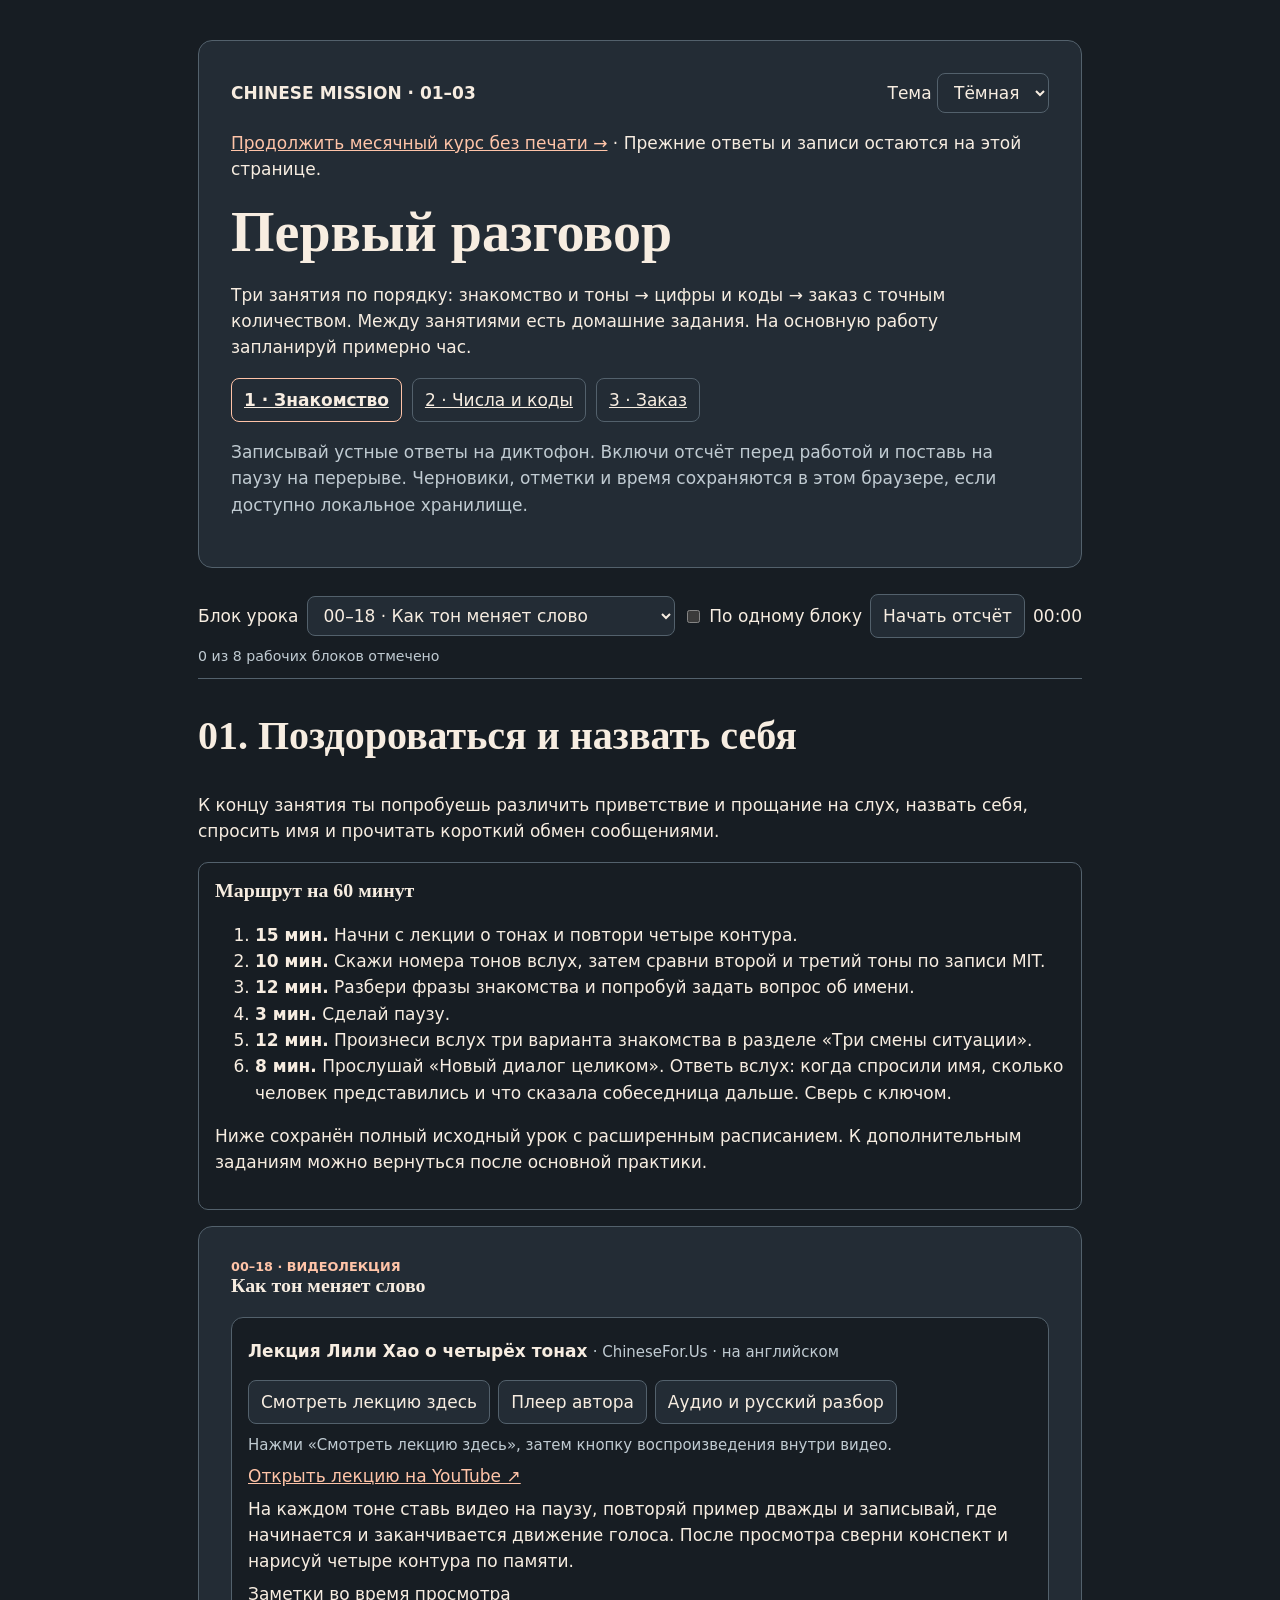
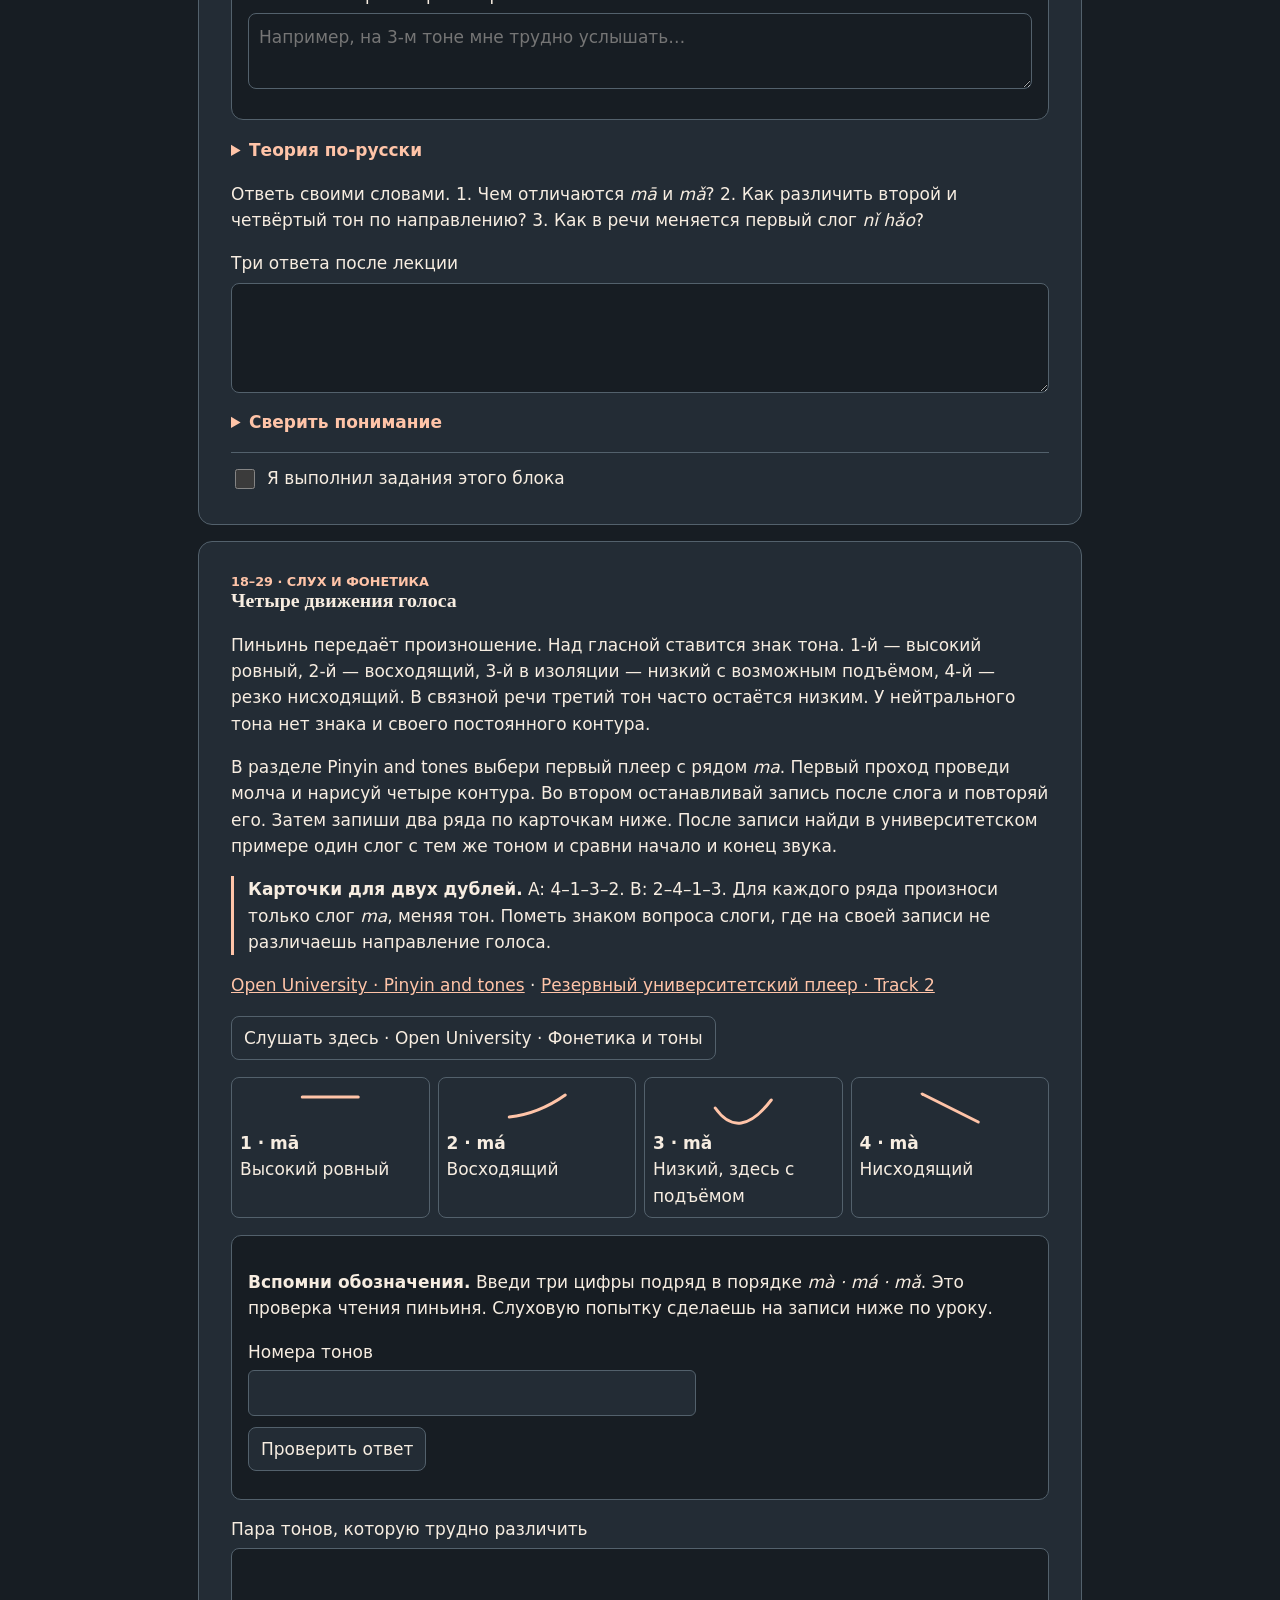
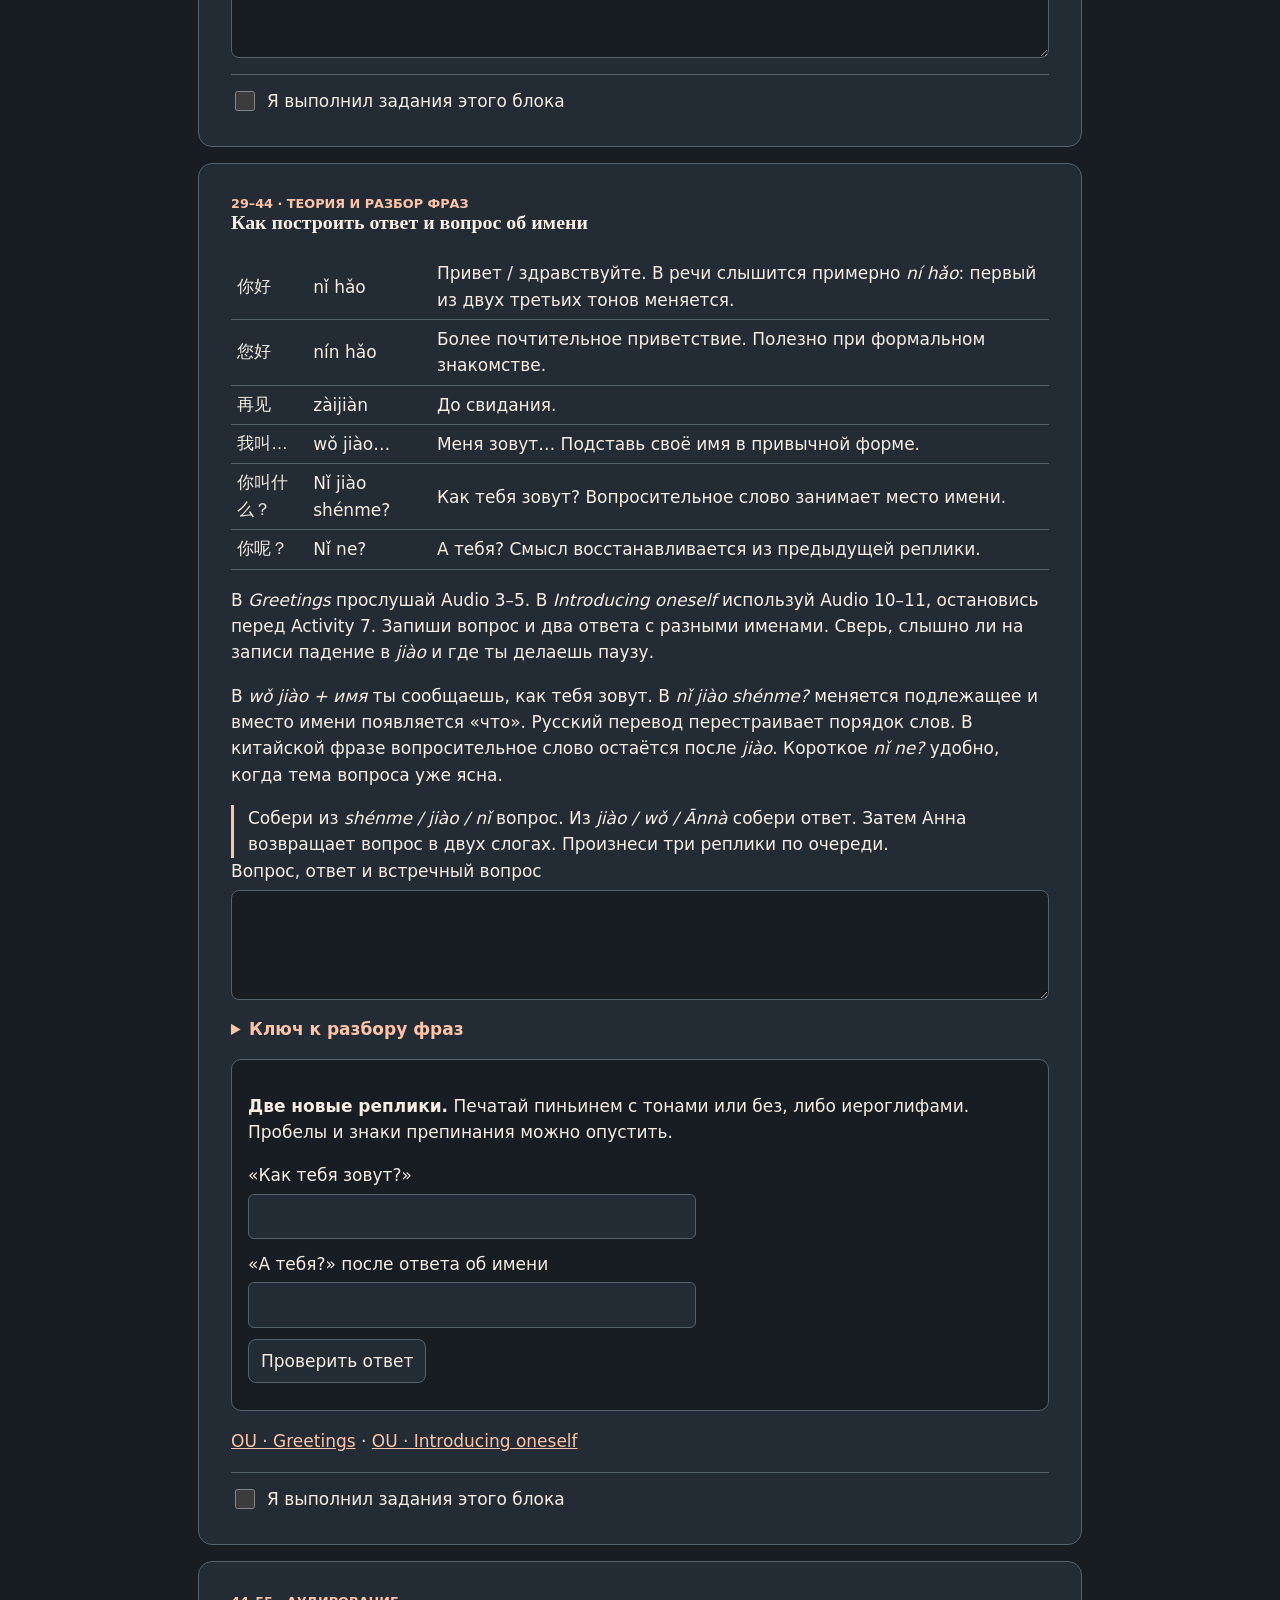
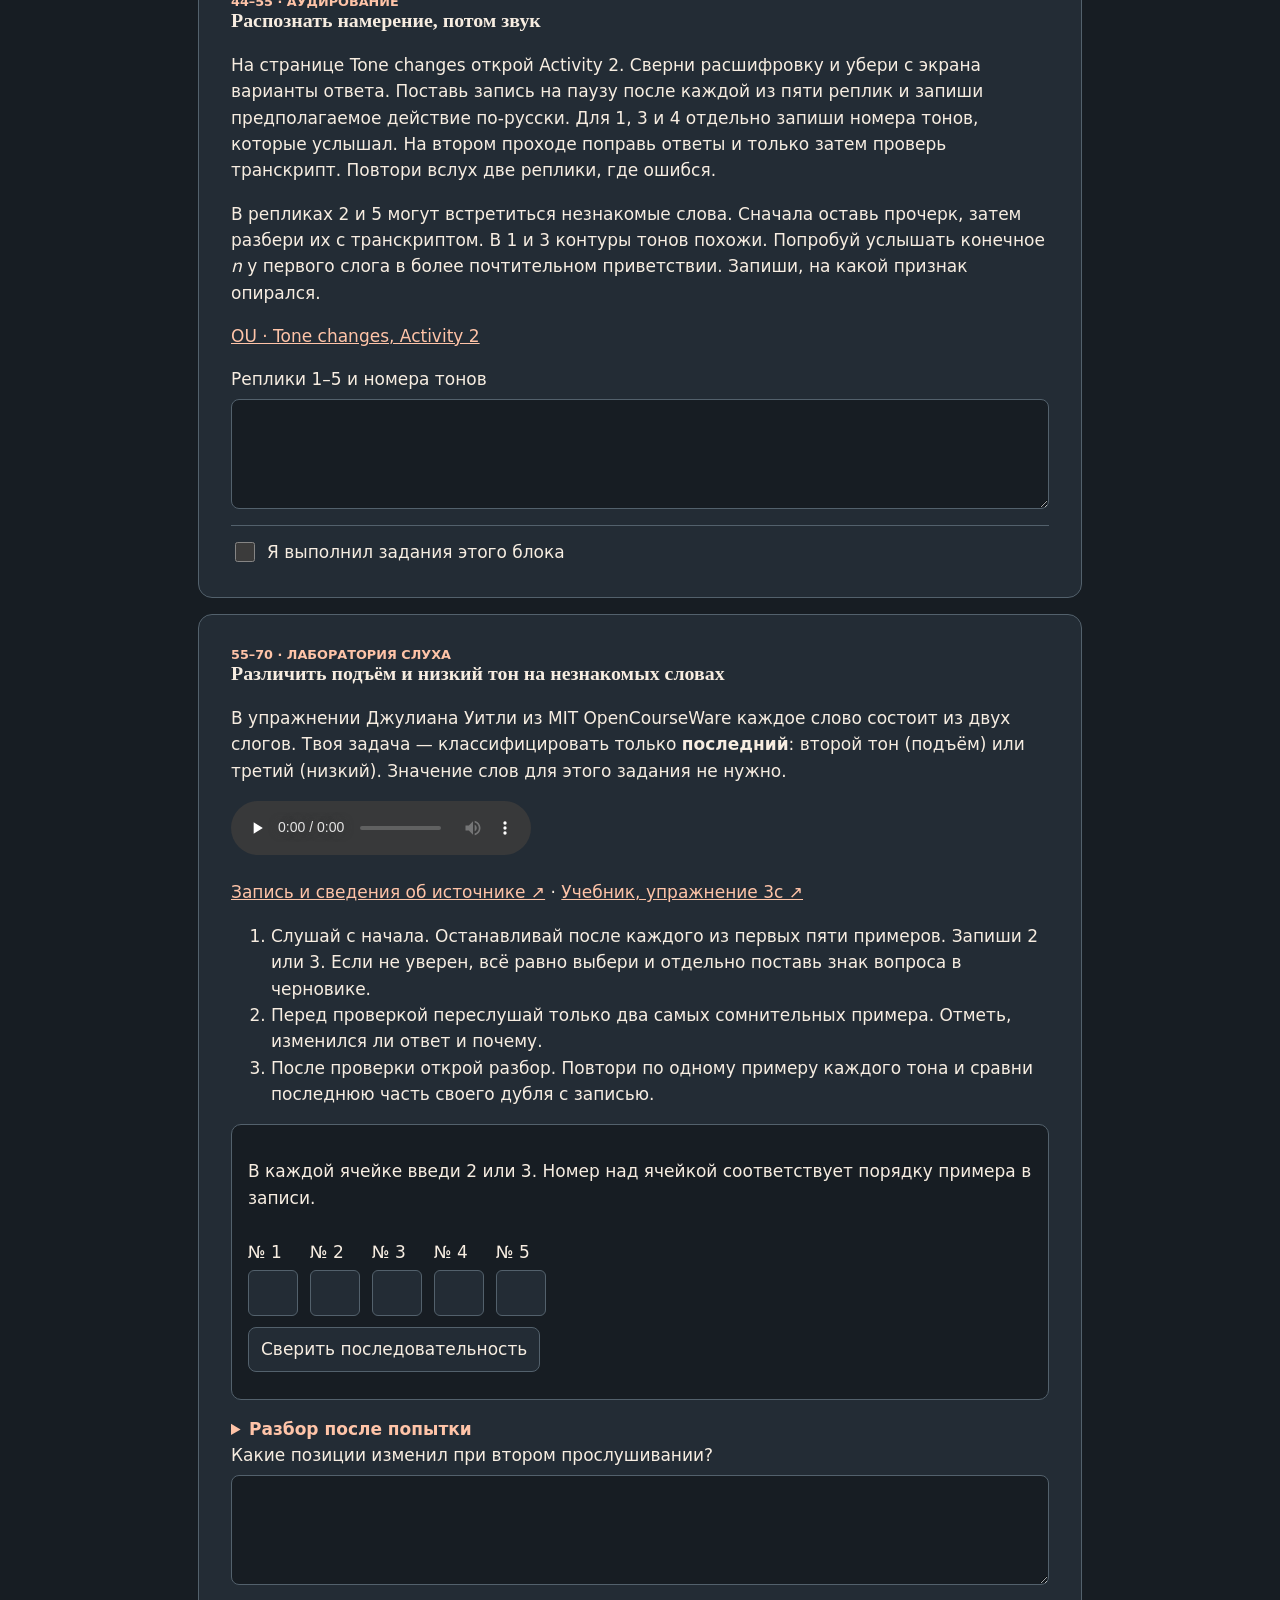
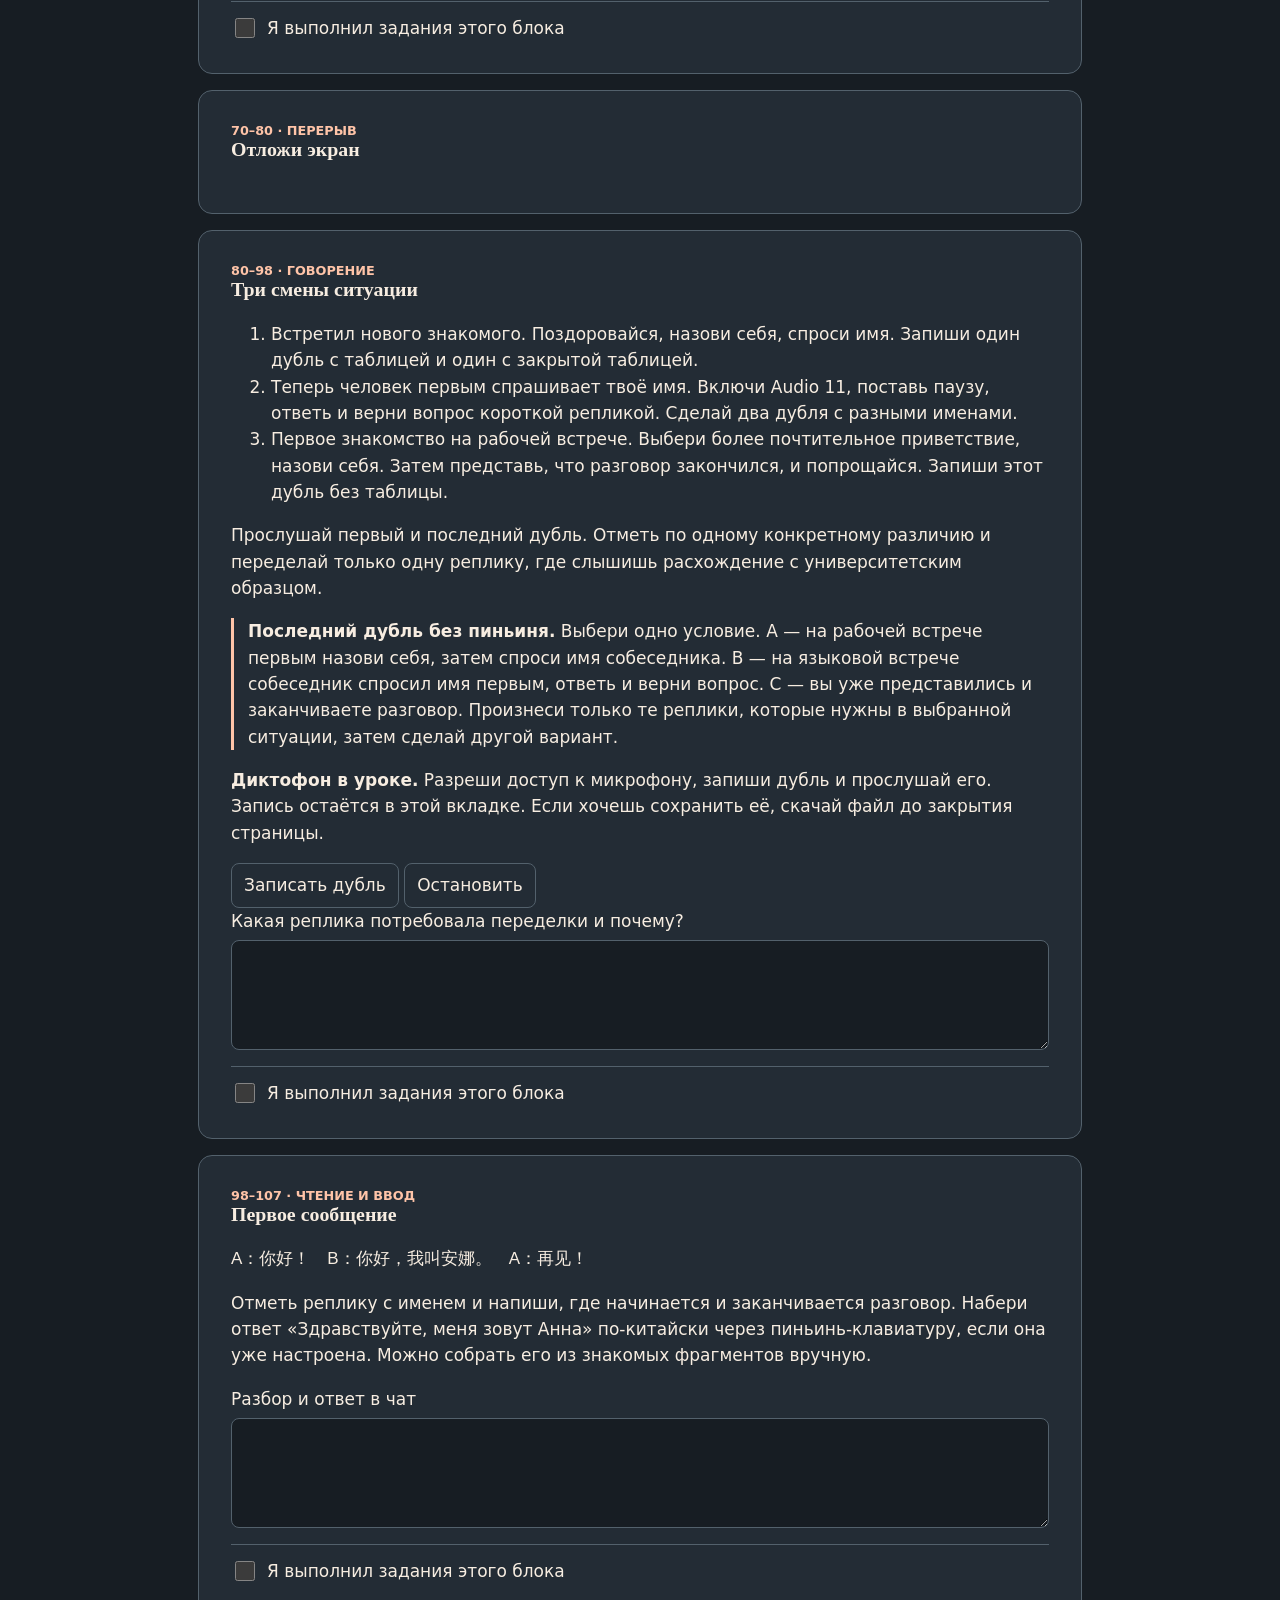
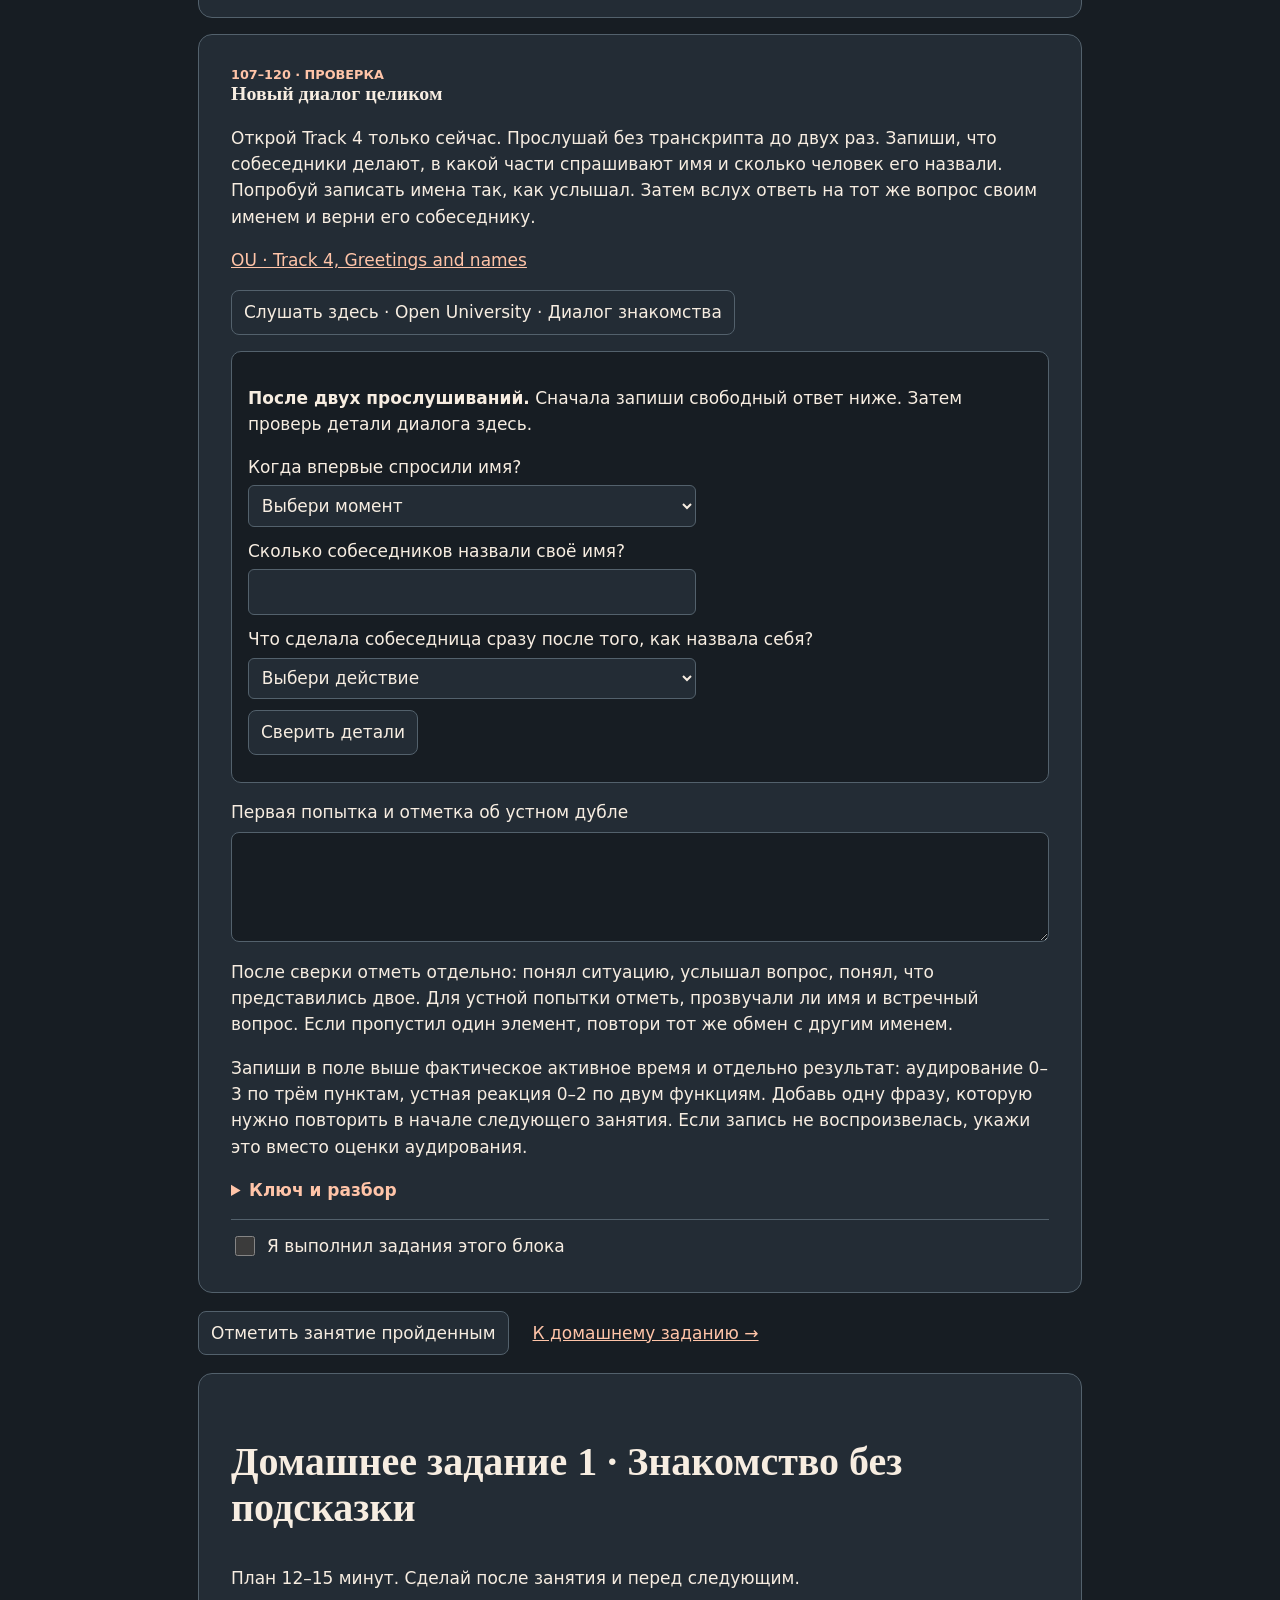
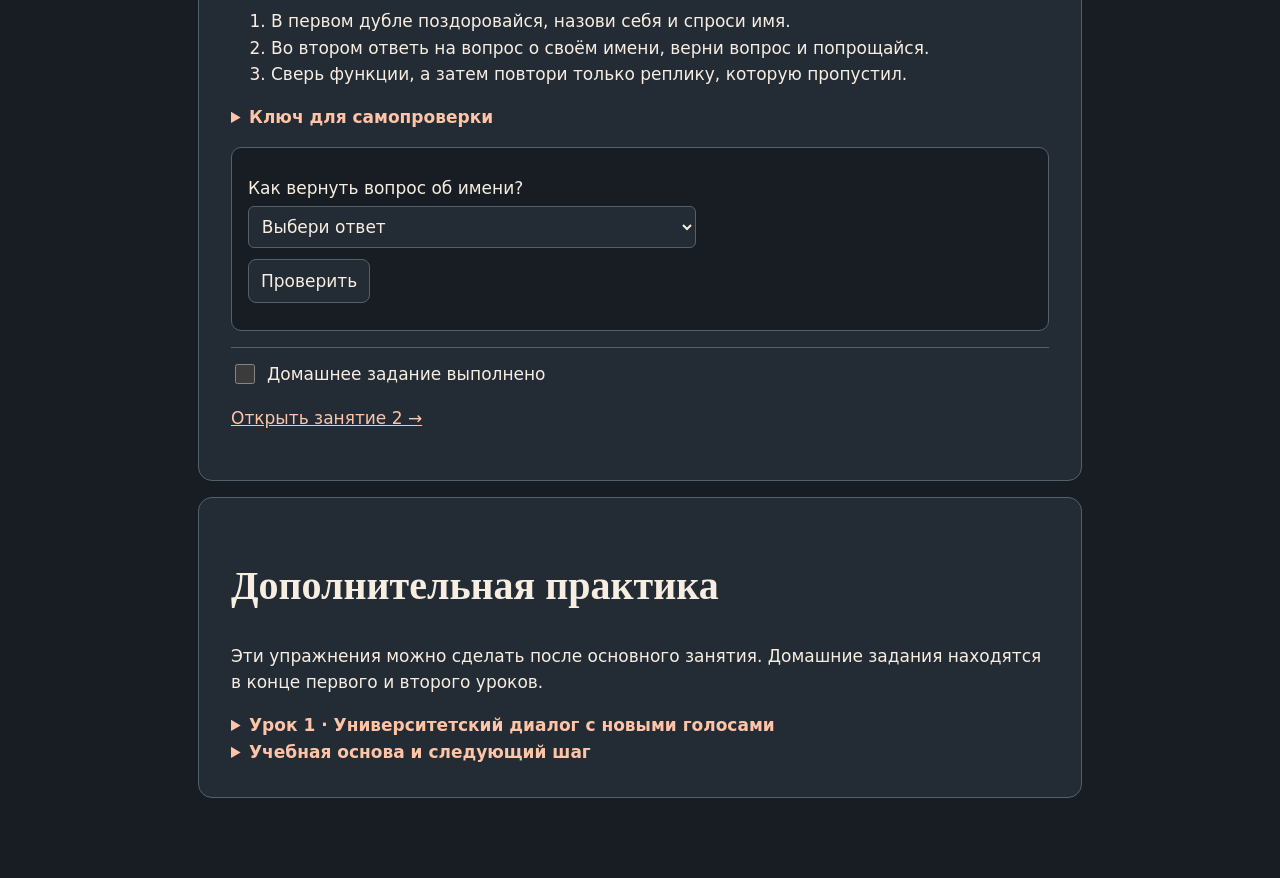
==== commit d36d7ea5: "Build a continuous first week with integrated listening and homework" ====
--- a/first-three-lessons.html
+++ b/first-three-lessons.html
@@ -17,11 +17,12 @@
 .recorder audio{display:block;width:min(100%,390px);margin:10px 0}.recorder a{display:inline-block;margin-top:.45rem}
 #guided-option{display:flex;align-items:center;gap:6px}.stage-prev,.stage-next{margin:12px 8px 0 0;min-height:44px}.lecture-actions{display:flex;flex-wrap:wrap;gap:8px;margin-bottom:10px}.lecture-actions button{min-height:44px}.lecture-actions button[aria-pressed=true]{border-color:var(--accent);font-weight:700}.lecture-audio{display:block;width:100%}
 @media(max-width:520px){body{font-size:16px}main{padding:12px 12px 44px}table td{padding:5px;overflow-wrap:anywhere}.lesson-tools{font-size:14px}article,article section{scroll-margin-top:155px}}
+.lesson-end{display:flex;align-items:center;flex-wrap:wrap;gap:12px;margin:18px 0}.lesson-end button{min-height:44px}audio[data-week-audio]{display:block;width:min(100%,400px);margin:12px 0}aside[data-homework]{scroll-margin-top:120px}
 </style><main>
 <header>
 <div class="top"><strong>CHINESE MISSION · 01–03</strong><label>Тема <select id="theme"><option value="light">Бумага</option><option value="dark">Тёмная</option></select></label></div>
 <p><a href="./index.html">Продолжить месячный курс без печати →</a> · Прежние ответы и записи остаются на этой странице.</p>
-<h1>Первый разговор</h1><p>Путунхуа с нуля. Первый урок рассчитан на двухчасовой слот, включая перерыв. Для второго и третьего уроков есть основная часть и дополнительная практика. Подготовь наушники и диктофон. Для видео и аудио нужен интернет.</p>
+<h1>Первый разговор</h1><p>Три занятия по порядку: знакомство и тоны → цифры и коды → заказ с точным количеством. Между занятиями есть домашние задания. На основную работу запланируй примерно час.</p>
 <nav aria-label="Уроки"><a href="#day1">1 · Знакомство</a><a href="#day2">2 · Числа и коды</a><a href="#day3">3 · Заказ</a></nav>
 <p class="muted">Записывай устные ответы на диктофон. Включи отсчёт перед работой и поставь на паузу на перерыве. Черновики, отметки и время сохраняются в этом браузере, если доступно локальное хранилище.</p><p id="storage-status" role="status"></p>
 </header>
@@ -33,6 +34,14 @@
 </div>
 <article id="day1">
 <h2>01. Поздороваться и назвать себя</h2><p>К концу занятия ты попробуешь различить приветствие и прощание на слух, назвать себя, спросить имя и прочитать короткий обмен сообщениями.</p>
+<div class="check"><h3>Маршрут на 60 минут</h3><ol>
+<li><strong>15 мин.</strong> Начни с лекции о тонах и повтори четыре контура.</li>
+<li><strong>10 мин.</strong> Скажи номера тонов вслух, затем сравни второй и третий тоны по записи MIT.</li>
+<li><strong>12 мин.</strong> Разбери фразы знакомства и попробуй задать вопрос об имени.</li>
+<li><strong>3 мин.</strong> Сделай паузу.</li>
+<li><strong>12 мин.</strong> Произнеси вслух три варианта знакомства в разделе «Три смены ситуации».</li>
+<li><strong>8 мин.</strong> Прослушай «Новый диалог целиком». Ответь вслух: когда спросили имя, сколько человек представились и что сказала собеседница дальше. Сверь с ключом.</li>
+</ol><p>Ниже сохранён полный исходный урок с расширенным расписанием. К дополнительным заданиям можно вернуться после основной практики.</p></div>
 <section><div class="time">00–18 · ВИДЕОЛЕКЦИЯ</div><h3>Как тон меняет слово</h3>
 <div class="video-lesson">
 <iframe id="tone-video" title="Лили Хао показывает четыре тона путунхуа" hidden referrerpolicy="strict-origin-when-cross-origin" allow="encrypted-media; picture-in-picture" allowfullscreen></iframe>
@@ -130,10 +139,10 @@
 <ol><li>Встретил нового знакомого. Поздоровайся, назови себя, спроси имя. Запиши один дубль с таблицей и один с закрытой таблицей.</li><li>Теперь человек первым спрашивает твоё имя. Включи Audio 11, поставь паузу, ответь и верни вопрос короткой репликой. Сделай два дубля с разными именами.</li><li>Первое знакомство на рабочей встрече. Выбери более почтительное приветствие, назови себя. Затем представь, что разговор закончился, и попрощайся. Запиши этот дубль без таблицы.</li></ol>
 <p>Прослушай первый и последний дубль. Отметь по одному конкретному различию и переделай только одну реплику, где слышишь расхождение с университетским образцом.</p>
 <div class="drill"><p><strong>Последний дубль без пиньиня.</strong> Выбери одно условие. A — на рабочей встрече первым назови себя, затем спроси имя собеседника. B — на языковой встрече собеседник спросил имя первым, ответь и верни вопрос. C — вы уже представились и заканчиваете разговор. Произнеси только те реплики, которые нужны в выбранной ситуации, затем сделай другой вариант.</p></div>
-<div class="recorder" id="lesson-recorder" hidden>
+<div data-recorder-slot="day1"><div class="recorder" id="lesson-recorder" hidden>
 <p><strong>Диктофон в уроке.</strong> Разреши доступ к микрофону, запиши дубль и прослушай его. Запись остаётся в этой вкладке. Если хочешь сохранить её, скачай файл до закрытия страницы.</p>
 <button type="button" id="record-start">Записать дубль</button> <button type="button" id="record-stop" disabled>Остановить</button>
-<div id="record-status" role="status"></div><audio id="record-play" controls hidden></audio><a id="record-download" hidden>Скачать запись</a>
+<div id="record-status" role="status"></div></div><audio id="record-play" controls hidden></audio><a id="record-download" hidden>Скачать запись</a>
 </div>
 <label for="d1-speaking">Какая реплика потребовала переделки и почему?</label><textarea id="d1-speaking"></textarea></section>
 <section><div class="time">98–107 · ЧТЕНИЕ И ВВОД</div><h3>Первое сообщение</h3>
@@ -155,62 +164,51 @@
 <p>После сверки отметь отдельно: понял ситуацию, услышал вопрос, понял, что представились двое. Для устной попытки отметь, прозвучали ли имя и встречный вопрос. Если пропустил один элемент, повтори тот же обмен с другим именем.</p>
 <p>Запиши в поле выше фактическое активное время и отдельно результат: аудирование 0–3 по трём пунктам, устная реакция 0–2 по двум функциям. Добавь одну фразу, которую нужно повторить в начале следующего занятия. Если запись не воспроизвелась, укажи это вместо оценки аудирования.</p>
 <details><summary>Ключ и разбор</summary><p>В Activity 2 идут обычное приветствие, благодарность, почтительное приветствие, прощание и ответ на благодарность. Тоны нужных реплик: 1 — 2/3, 3 — 2/3, 4 — 4/4. В чате имя в реплике B. Возможный ответ: <span lang="zh-Hans">您好，我叫安娜。</span></p><p>В Track 4 двое знакомятся. После двух приветствий звучит вопрос, затем представляются оба. Имена Lǐ Xiǎoyīng и Wáng Jīng. На первом занятии приблизительная запись имени достаточна. В устной части ищи две функции: назвать себя и вернуть вопрос.</p></details></section>
-</article>
+<div class="lesson-end"><button type="button" data-finish-lesson="1">Отметить занятие пройденным</button><span role="status"></span><a href="#hw1">К домашнему заданию →</a></div></article>
 <article id="day2">
-<h2>02. Услышать и передать короткий код</h2><p>Цель — услышать отдельные цифры от нуля до десяти, продиктовать короткий код и отличить точную передачу числа от приблизительной.</p>
-<section><div class="time">00–12 · ВОЗВРАТ К УРОКУ 1</div><h3>Первые реплики без разогрева</h3><p>Закрой материал первого урока. Сделай три коротких записи: рабочее приветствие и имя, вопрос об имени знакомого, прощание. Открой ключ первого урока и сравни. Перезапиши слабую реплику. Отметь, что вспомнилось только после подсказки.</p><label for="d2-recall">Что пришлось восстановить?</label><textarea id="d2-recall"></textarea></section>
-<section><div class="time">12–29 · СЛУШАТЬ И РАЗОБРАТЬ</div><h3>Считать и диктовать</h3>
-<p>Открой Track 3. Первый раз слушай, ведя пальцем по ряду. Второй раз останавливай после каждой цифры и повторяй. При третьем проходе обращай внимание на пары <em>yī / qī</em> и <em>sì / shí</em>. В них различаются звуки, а во второй паре ещё и тон.</p>
-<p lang="zh-Hans">零 一 二 三 四 五 六 七 八 九 十</p><p>líng · yī · èr · sān · sì · wǔ · liù · qī · bā · jiǔ · shí</p>
-<p>Это ряд 0–10. Короткие коды ниже произносим отдельными цифрами. Например, 408 — это четыре, ноль, восемь. При реальной диктовке единицы также можно услышать <em>yāo</em>. Сегодня образец для собственной речи — <em>yī</em>.</p>
-<details><summary>Теория · почему 074 читается по цифрам</summary><p>В номере каждый знак важен. Ноль в начале обозначает отдельную позицию, а два одинаковых знака подряд произносятся дважды. В обычном счёте 10 — <em>shí</em>, а код «10» состоит из двух позиций и читается <em>yī líng</em>. При обратном подтверждении сначала воспроизведи весь услышанный код, затем сравни его с исходным по позициям.</p><p>Проверь себя. Как прозвучит количество «десять»? Как прозвучат коды «010» и «077»?</p><details><summary>Ключ</summary><p><em>shí</em> · <em>líng yī líng</em> · <em>líng qī qī</em>.</p></details></details>
-<p><a href="https://www.open.edu/openlearn/languages/beginners-chinese?trackno=3" target="_blank" rel="noopener">OU · Track 3, Numbers from zero to ten</a></p></section>
-<button type="button" data-inline-media>Слушать здесь · Open University · Числа от нуля до десяти</button><iframe hidden data-src="https://player.open.ac.uk/embed/e7d91043b2" title="Open University · Числа от нуля до десяти" referrerpolicy="strict-origin-when-cross-origin"></iframe>
-<section><div class="time">29–45 · АУДИРОВАНИЕ И ПАМЯТЬ</div><h3>Проверь, где слышишь цифру, а где угадываешь ряд</h3>
-<p>В Track 3 выдели на слух и повтори 0, 4, 6, 7 и 10. Сначала сверь цифры по ряду. Затем запиши на диктофон шесть отдельных фрагментов, по одному числу в каждом: 0, 1, 4, 7, 9, 10. Используй оригинальную запись как образец, а в своём файле произнеси только число. Назови файлы буквами в случайном порядке, запиши ключ на бумаге и убери его. Оставь их для повторения после основной проверки или попроси другого человека переставить файлы.</p>
-<div class="drill"><p><strong>Разбор двух пар.</strong> На <em>yī/qī</em> слушай, начинается ли слог сразу с гласной или перед ней слышен согласный. Для <em>sì/shí</em> сравни и начало слога, и движение голоса. После каждой пары закрой таблицу, произнеси 1–7–7–1 или 4–10–10–4 и проверь запись по исходному образцу.</p></div>
-<label for="d2-listen">Какие пары путаются и чем они отличаются на слух?</label><textarea id="d2-listen"></textarea></section>
-<section><div class="time">45–55 · ПЕРЕРЫВ</div><h3>Отложи экран</h3></section>
-<section><div class="time">55–74 · ГОВОРЕНИЕ</div><h3>Передать код без потерь</h3>
-<ol><li>Диктуй по одной цифре с паузами: 407, 691, 174, 390. Запиши один дубль с таблицей, один без неё.</li><li>Теперь сыграй обе стороны рабочего звонка. Сначала поздоровайся и назови себя. Продиктуй 704. Во второй роли повтори 740, как будто неверно расслышал. В первой роли ещё раз произнеси 704 медленнее. Перезапиши серию с 619 и ошибочным 691.</li><li>Прослушай свой второй дубль, запиши услышанные цифры. Сравни посимвольно, включая ведущие нули. Для каждого расхождения отметь, потерял ли ты цифру, переставил её или спутал звучание.</li></ol>
-<label for="d2-speaking">Что удалось расшифровать из записи?</label><textarea id="d2-speaking"></textarea></section>
-<section><div class="time">74–82 · ЧТЕНИЕ</div><h3>Сверить номер в чате</h3>
-<p>Переведи в цифры <span lang="zh-Hans">零七四、六九一、四零八</span>. Затем запиши 701 и 960 китайскими знаками по одной цифре. Закрой таблицу перед второй попыткой.</p>
-<label for="d2-read">Три расшифровки и два сообщения</label><textarea id="d2-read"></textarea></section>
-<section><div class="time">82–90 · ПРОВЕРКА</div><h3>Новый код и отложенное прослушивание</h3>
-<p>Включи Audio 23 в Activity 11 Phone numbers. Транскрипт и ответ оставь закрытыми. После первого прохода запиши услышанное, после второго допиши пропуски. Сверь цифры по позициям, включая начальный ноль и повтор в конце. Затем произнеси с листа 0947 и 6170 без таблицы тонов и запиши на диктофон.</p>
-<p><a href="https://www.open.edu/openlearn/languages/beginners-chinese-taster-course/content-section-6" target="_blank" rel="noopener">OU · Activity 11, Audio 23</a></p>
-<label for="d2-exit">Распознанные цифры, результат диктовки, ошибки</label><textarea id="d2-exit" class="exit"></textarea>
-<p>Сохрани первую расшифровку. При исправлении допиши рядом новую версию и выпиши позиции, которые изменились. Для устной части проверь порядок четырёх цифр в каждом дубле и сохранение нуля. Пропущенный ноль потренируй на новых кодах 0714 и 4100.</p>
-<details><summary>Ключ и разбор</summary><p>Чтение: 074, 691, 408. Запись: <span lang="zh-Hans">七零一、九六零</span>. Контрольная диктовка: líng jiǔ sì qī и liù yī qī líng. Audio 23: 021 8549 3677. Посчитай совпавшие позиции из 11. Шесть собственных записей оставь для дополнительного повторения. Ошибки в 4 и 10 возвращают к сравнению <em>sì / shí</em>. Перестановки исправляй через более чёткие паузы и обратное подтверждение.</p></details></section>
-</article>
+<h2>02. Услышать и передать короткий код</h2>
+<p>Продолжим знакомство из первого занятия и научимся передавать номер без потери цифр. План занятия — 60 минут. Аудио для практики синтетическое. Для ответов достаточно выбрать вариант или произнести реплику вслух.</p>
+<section><div class="time">00–08 · ПОВТОРЕНИЕ</div><h3>Поздоровайся и назови себя</h3>
+<ol><li>Поздоровайся, назови себя и спроси имя. Сделай две попытки, как на рабочем звонке.</li><li>Сверь пример, затем скажи те же реплики с другим именем.</li></ol><details><summary>Образец</summary><p lang="zh-Hans">您好，我叫安娜。您叫什么名字？</p><p>Nín hǎo, wǒ jiào Ānnà. Nín jiào shénme míngzi? · Здравствуйте, я Анна. Как вас зовут?</p></details><details><summary>Заметки о повторении</summary><label for="d2-recall">Заметки о повторении</label><textarea id="d2-recall"></textarea></details></section>
+<section><div class="time">08–20 · ТЕОРИЯ И ЗВУК</div><h3>Цифры по одной</h3>
+<p lang="zh-Hans">零 一 二 三 四 五 六 七 八 九 十</p><p>líng · yī · èr · sān · sì · wǔ · liù · qī · bā · jiǔ · shí</p><audio controls preload="none" aria-label="Цифры от нуля до десяти" data-week-audio="digits"></audio><p>Прослушай ряд с таблицей, затем повтори с паузами. Отдельно сравни 1 и 7, затем 4 и 10. В коде 10 звучит <em>yī líng</em>, а число десять — <em>shí</em>. В реальной диктовке для единицы бывает и <em>yāo</em>.</p><form class="check" id="week-d2-model" data-check><label>Как продиктовать код 10?<select name="ten" required data-answer="yī líng" data-correct="Код читается по позициям: yī líng." data-hint="Код читается по позициям: yī líng."><option value="">Выбери ответ</option><option>shí</option><option>líng yī</option><option>yī líng</option></select></label><button>Проверить</button><div class="feedback" aria-live="polite"></div></form></section>
+<section><div class="time">20–32 · АУДИРОВАНИЕ</div><h3>Услышь порядок и нули</h3>
+<p>Прослушай две записи. Выбери код после первого прослушивания. Перед проверкой переслушай только сомнительные места. После сверки повтори каждый код дважды: сначала с паузами, потом в темпе короткого звонка.</p><audio controls preload="none" aria-label="Код A" data-week-audio="code-a"></audio><audio controls preload="none" aria-label="Код Б" data-week-audio="code-b"></audio><form class="check" id="week-d2-listen" data-check><label>Код A<select name="a" required data-answer="074" data-correct="Ноль, семь, четыре: 074." data-hint="Ноль, семь, четыре: 074."><option value="">Выбери ответ</option><option>047</option><option>074</option><option>740</option></select></label>
+<label>Код Б<select name="b" required data-answer="4100" data-correct="Четыре, один, ноль, ноль: 4100." data-hint="Четыре, один, ноль, ноль: 4100."><option value="">Выбери ответ</option><option>4010</option><option>410</option><option>4100</option></select></label><button>Проверить</button><div class="feedback" aria-live="polite"></div></form><details><summary>Заметки о цифрах на слух</summary><label for="d2-listen">Заметки о цифрах на слух</label><textarea id="d2-listen"></textarea></details></section>
+<section><div class="time">32–35 · ПЕРЕРЫВ</div><h3>Отложи экран</h3>
+<p>Отдохни три минуты.</p></section>
+<section><div class="time">35–47 · ГОВОРЕНИЕ</div><h3>Продиктуй и повтори обратно</h3>
+<ol><li>Представься и продиктуй 407, 691 и 0174, оставляя паузу между цифрами.</li><li>Сыграй обе стороны звонка. Ты сказал 704, собеседник повторил 740. Продиктуй 704 ещё раз, затем повтори правильный номер от лица собеседника.</li><li>Сделай новый дубль с 619 и ошибочным 691. Проверь, где произошла перестановка.</li></ol><details><summary>Образцы после попытки</summary><p>407 · sì líng qī. 691 · liù jiǔ yī. 0174 · líng yī qī sì. 704 · qī líng sì. 619 · liù yī jiǔ.</p></details><p>Если код не расслышал, скажи <span lang="zh-Hans">请再说一遍。</span> <em>Qǐng zài shuō yí biàn.</em> — «Повторите, пожалуйста». Сыграй короткий обмен: попроси повторить, затем повтори услышанное целиком.</p><div data-recorder-slot="day2"></div><details><summary>Заметки об устной попытке</summary><label for="d2-speaking">Заметки об устной попытке</label><textarea id="d2-speaking"></textarea></details></section>
+<section><div class="time">47–52 · ЧТЕНИЕ</div><h3>Сверь номер в чате</h3>
+<form class="check" id="week-d2-read" data-check><label>四零八<select name="read" required data-answer="408" data-correct="四 sì = 4, 零 líng = 0, 八 bā = 8." data-hint="四 sì = 4, 零 líng = 0, 八 bā = 8."><option value="">Выбери ответ</option><option>408</option><option>480</option><option>048</option></select></label><button>Проверить</button><div class="feedback" aria-live="polite"></div></form><details><summary>Заметки о чтении</summary><label for="d2-read">Заметки о чтении</label><textarea id="d2-read"></textarea></details></section>
+<section><div class="time">52–60 · ПРОВЕРКА</div><h3>Два новых номера</h3>
+<p>Послушай каждый код до двух раз и проверь, где стоит ноль. Затем продиктуй 0714 и 4410 вслух.</p><audio controls preload="none" aria-label="Контрольный код A" data-week-audio="code-c"></audio><audio controls preload="none" aria-label="Контрольный код Б" data-week-audio="code-d"></audio><form class="check" id="week-d2-exit" data-check><label>Контрольный код A<select name="a" required data-answer="6170" data-correct="Шесть, один, семь, ноль: 6170." data-hint="Шесть, один, семь, ноль: 6170."><option value="">Выбери ответ</option><option>6710</option><option>6170</option><option>0617</option></select></label>
+<label>Контрольный код Б<select name="b" required data-answer="0947" data-correct="Ноль, девять, четыре, семь: 0947." data-hint="Ноль, девять, четыре, семь: 0947."><option value="">Выбери ответ</option><option>9470</option><option>0974</option><option>0947</option></select></label><button>Проверить</button><div class="feedback" aria-live="polite"></div></form><details><summary>Образец диктовки</summary><p>0714 · líng qī yī sì. 4410 · sì sì yī líng.</p></details><details><summary>Заметки об итоговой попытке</summary><label for="d2-exit">Заметки об итоговой попытке</label><textarea id="d2-exit"></textarea></details></section>
+<div class="lesson-end"><button type="button" data-finish-lesson="2">Отметить занятие пройденным</button><span role="status"></span><a href="#hw2">К домашнему заданию →</a></div></article>
 <article id="day3">
-<h2>03. Заказать и проверить количество</h2><p>Цель — оформить короткий заказ, распознать намерение и количество в учебной записи, затем изменить заказ по новым условиям.</p>
-<section><div class="time">00–12 · ПОВТОРЕНИЕ</div><h3>Перенести числа из кода в заказ</h3><p>Без таблицы скажи 1, 2, 3, 4 и 10, затем продиктуй 403. Сравни с уроком 2. Вспомни рабочее приветствие из урока 1 и запиши его одним дублем. Отметь различие: в коде отдельно говорили <em>èr</em>, для двух бутылок сегодня используем <em>liǎng</em> перед счётным словом.</p></section>
-<section><div class="time">12–30 · ТЕОРИЯ И УПРАЖНЕНИЕ</div><h3>Количество стоит перед счётным словом</h3>
-<p>Схема заказа: <strong>我要 + число + счётное слово + предмет</strong>. Для бутылок используем 瓶 <em>píng</em>, для чашек 杯 <em>bēi</em>, для порций в данном примере 盘 <em>pán</em>. Один тип посуды на один раунд практики.</p>
-<table><tbody><tr><td lang="zh-Hans">我要</td><td>wǒ yào</td><td>Я хочу / мне, пожалуйста</td></tr><tr><td lang="zh-Hans">一瓶水</td><td>yì píng shuǐ</td><td>Одна бутылка воды</td></tr><tr><td lang="zh-Hans">两杯茶</td><td>liǎng bēi chá</td><td>Две чашки чая</td></tr><tr><td lang="zh-Hans">三瓶啤酒</td><td>sān píng píjiǔ</td><td>Три бутылки пива</td></tr><tr><td lang="zh-Hans">一盘炒饭</td><td>yì pán chǎofàn</td><td>Одна тарелка жареного риса</td></tr></tbody></table>
-<p>Изолированное <em>yī</em> меняет тон в связной речи. Сегодня запомни <em>yì píng</em>, <em>yì bēi</em> и <em>yì pán</em> как готовые сочетания. Составь и произнеси шесть заказов по подсказкам: 1 вода, 3 воды, 2 чая, 1 чай, 3 пива, 2 порции риса. Вслух назови причину выбора счётного слова для каждого.</p>
-<details><summary>Теория · что именно меняется при исправлении заказа</summary><p>В <em>yì píng shuǐ</em> число говорит «сколько», <em>píng</em> задаёт единицу «бутылка», <em>shuǐ</em> называет воду. Если меняется только количество, сохраняй два последних элемента. Если вместо бутылки заказываешь чашку, меняется единица, даже когда число осталось прежним.</p><p>Прочитай вслух «одна бутылка воды», затем сделай две версии. В первой меняется только число на два. Во второй оставь одну позицию, но закажи чашку чая. Объясни, какие части фразы ты поменял.</p><details><summary>Ключ</summary><p><em>Yì píng shuǐ</em> → <em>liǎng píng shuǐ</em> и <em>yì bēi chá</em>.</p></details></details>
-<label for="d3-form">Шесть заказов своими словами</label><textarea id="d3-form"></textarea></section>
-<section><div class="time">30–45 · АУДИРОВАНИЕ</div><h3>Вытащить знакомое из настоящей речи</h3>
-<p>Открой Track 15, в нём три заказа. Слушай без PDF. Первый проход — отметь число заказов и где слышно <em>wǒ yào</em>. Второй — для каждого заказа выпиши только услышанные количества по порядку. Третий — попробуй распознать пиво, рис или другие знакомые слова. Остановись между репликами и запиши неизвестный кусок приблизительно на слух. Затем сравни с официальной расшифровкой. Новые названия блюд можешь оставить в пассивном словаре.</p>
-<div class="drill"><p><strong>После первого прохода.</strong> Во втором и третьем заказах встретится <span lang="zh-Hans">点</span> <em>diǎn</em>, «заказывать». Отметь место, после которого начинается список. Сделай для каждой реплики черновую строку «кто заказывает | сколько | что». В колонке «что» достаточно записать один узнаваемый предмет и оставить остальные места пустыми.</p></div>
-<p><a href="https://www.open.edu/openlearn/languages/beginners-chinese?trackno=15" target="_blank" rel="noopener">OU · Track 15, Placing orders</a> · <a href="https://media-podcast.open.ac.uk/feeds/l197-beginners-chinese/transcript/l197_tk15_00575_6802.pdf" target="_blank" rel="noopener">Транскрипт после попытки</a></p>
-<button type="button" data-inline-media>Слушать здесь · Open University · Три заказа</button><iframe hidden data-src="https://player.open.ac.uk/embed/30c84c6704" title="Open University · Три заказа" referrerpolicy="strict-origin-when-cross-origin"></iframe>
-<label for="d3-listen">Три заказа, количества и услышанные слова</label><textarea id="d3-listen"></textarea></section>
-<section><div class="time">45–55 · ПЕРЕРЫВ</div><h3>Отложи экран</h3></section>
-<section><div class="time">55–74 · ГОВОРЕНИЕ</div><h3>Заказ меняется во время разговора</h3>
-<ol><li>Запиши полный заказ из двух позиций: две чашки чая и одна бутылка воды. Поздоровайся в начале.</li><li>Не глядя на первый текст, повтори заказ, изменив чай на три чашки. Вода остаётся в том же количестве. Прослушай два дубля и выпиши только то, что реально произнесено.</li><li>Ситуация с коллегой. Сначала одна тарелка риса для тебя, потом две на двоих. Каждый раз произнеси весь заказ отдельной записью. Можно дать короткий ответ и попрощаться, используя материал первого дня.</li><li>Закрой таблицу. Собери новый заказ из трёх позиций. Сравни его со своим намерением: число, счётное слово, предмет. Переделай одну ошибочную позицию и снова произнеси заказ целиком.</li></ol>
-<label for="d3-speaking">Последний заказ и одно исправление</label><textarea id="d3-speaking"></textarea></section>
-<section><div class="time">74–82 · ЧТЕНИЕ И ВВОД</div><h3>Прочитать и изменить сообщение</h3><p lang="zh-Hans">您好！我要两杯茶、一瓶水。</p><p>Запиши заказ по-русски. Затем набери китайское сообщение с одной чашкой чая и тремя бутылками воды. При вводе пиньинем выбирай подходящие иероглифы из подсказок клавиатуры.</p><label for="d3-read">Перевод и новое сообщение</label><textarea id="d3-read"></textarea></section>
-<section><div class="time">82–90 · ПРОВЕРКА</div><h3>Заказ без опоры</h3><p>Представь, что берёшь еду и напитки для небольшой рабочей встречи. Закрой таблицу. Запиши в одном дубле приветствие, заказ двух бутылок воды и трёх чашек чая. Во втором дубле оставь воду и замени чай одной порцией риса. Сверь каждую позицию с ключом только после обеих записей. Сравни первый вариант аудирования с транскриптом и посчитай отдельно, сколько количеств и сколько продуктов разобрал.</p>
-<label for="d3-exit">Итог двух дублей и разбора аудио</label><textarea id="d3-exit" class="exit"></textarea>
-<p>После сверки отметь, какие ошибки меняют заказ, а какие касаются формы. Неправильное число или напиток меняют заказ. Ошибка счётного слова требует отдельной отработки. Для повторной попытки закажи одну бутылку воды и две порции риса, затем измени только количество воды на три.</p>
-<details><summary>Ключ и разбор</summary><p>Аудио: 3 бутылки пива; по одной порции жареного риса с яйцом и жареной зелени; 10 пельменей, тарелка жареной лапши с говядиной и одна жареная утка. Количества по репликам: 3 / 1, 1 / 10, 1, 1.</p><p lang="zh-Hans">Чат: 您好！我要一杯茶、三瓶水。</p><p lang="zh-Hans">Дубли: 您好！我要两瓶水、三杯茶。　我要两瓶水、一盘炒饭。</p><p>Критерий каждой позиции — точное количество и правильный предмет. Счётное слово отметь отдельно. Если ошибся, подставь ещё одно количество в тот же шаблон и повтори ответ без таблицы.</p></details></section>
-</article>
+<h2>03. Заказать и проверить количество</h2>
+<p>Возьмём цифры из второго занятия и используем их в заказе. В конце ты услышишь заказ из двух позиций и изменишь количество, сохранив второй напиток. План — 60 минут. Аудио для практики синтетическое.</p>
+<section><div class="time">00–08 · ПОВТОРЕНИЕ</div><h3>От кода к количеству</h3>
+<p>Скажи 1, 2, 3, 4 и 10 без таблицы. Продиктуй 403, затем сверяй с образцом. В коде 2 произносится <em>èr</em>. Перед счётным словом для двух порций обычно говорим <em>liǎng</em>.</p><details><summary>Образец</summary><p>yī, èr, sān, sì, shí. Код 403 · sì líng sān.</p></details></section>
+<section><div class="time">08–20 · ТЕОРИЯ</div><h3>Собери заказ из четырёх частей</h3>
+<p><strong>我要 + количество + счётное слово + напиток</strong>. 茶 <em>chá</em> — чай, 水 <em>shuǐ</em> — вода. 杯 <em>bēi</em> — чашка или стакан, 瓶 <em>píng</em> — бутылка.</p><table><tbody><tr><td lang="zh-Hans">我要一杯茶。</td><td>Wǒ yào yì bēi chá.</td><td>Мне чашку чая.</td></tr><tr><td lang="zh-Hans">我要两杯茶。</td><td>Wǒ yào liǎng bēi chá.</td><td>Мне две чашки чая.</td></tr><tr><td lang="zh-Hans">我要三瓶水。</td><td>Wǒ yào sān píng shuǐ.</td><td>Мне три бутылки воды.</td></tr></tbody></table><p>В этих сочетаниях 一 звучит <em>yì</em> перед <em>bēi</em> и <em>píng</em>. Произнеси каждую строку, затем поменяй количество.</p><form class="check" id="week-d3-model" data-check><label>Как сказать «две чашки чая»?<select name="two" required data-answer="两杯茶" data-correct="Две чашки — liǎng bēi, чай — chá." data-hint="Две чашки — liǎng bēi, чай — chá."><option value="">Выбери ответ</option><option>二瓶茶</option><option>两杯茶</option><option>一杯茶</option></select></label><button>Проверить</button><div class="feedback" aria-live="polite"></div></form></section>
+<section><div class="time">20–32 · АУДИРОВАНИЕ</div><h3>Услышь напиток и количество</h3>
+<p>В каждой записи сначала определи напиток, затем количество и посуду. Проверь ответы после обеих попыток. Потом проиграй каждую запись ещё раз и ответь вслух тем же заказом. В следующем дубле поменяй количество и проверь, что посуда и напиток сохранились.</p><audio controls preload="none" aria-label="Заказ А" data-week-audio="order-a"></audio><audio controls preload="none" aria-label="Заказ Б" data-week-audio="order-b"></audio><form class="check" id="week-d3-listen" data-check><label>Заказ А<select name="a" required data-answer="Две чашки чая" data-correct="两杯茶 — две чашки чая." data-hint="两杯茶 — две чашки чая."><option value="">Выбери ответ</option><option>Две чашки чая</option><option>Две бутылки воды</option><option>Одна чашка чая</option></select></label>
+<label>Заказ Б<select name="b" required data-answer="Три бутылки воды" data-correct="三瓶水 — три бутылки воды." data-hint="三瓶水 — три бутылки воды."><option value="">Выбери ответ</option><option>Три чашки чая</option><option>Две бутылки воды</option><option>Три бутылки воды</option></select></label><button>Проверить</button><div class="feedback" aria-live="polite"></div></form><details><summary>Заметки о прослушивании</summary><label for="d3-listen">Заметки о прослушивании</label><textarea id="d3-listen"></textarea></details></section>
+<section><div class="time">32–35 · ПЕРЕРЫВ</div><h3>Отложи экран</h3>
+<p>Отдохни три минуты.</p></section>
+<section><div class="time">35–47 · ГОВОРЕНИЕ</div><h3>Поменяй только одну позицию</h3>
+<ol><li>Поздоровайся и закажи две чашки чая и одну бутылку воды.</li><li>Сделай второй дубль: три чашки чая, вода в прежнем количестве.</li><li>Поменяй воду на две бутылки. Прослушай запись или скажи вслух ещё раз. Проверь каждую позицию по трём деталям: число, счётное слово, напиток.</li></ol><details><summary>Образцы после попытки</summary><p lang="zh-Hans">您好！我要两杯茶、一瓶水。<br>我要三杯茶、一瓶水。<br>我要三杯茶、两瓶水。</p><p>Nín hǎo! Wǒ yào liǎng bēi chá, yì píng shuǐ.<br>Wǒ yào sān bēi chá, yì píng shuǐ.<br>Wǒ yào sān bēi chá, liǎng píng shuǐ.</p></details><div data-recorder-slot="day3"></div><details><summary>Заметки об устной попытке</summary><label for="d3-speaking">Заметки об устной попытке</label><textarea id="d3-speaking"></textarea></details></section>
+<section><div class="time">47–52 · ЧТЕНИЕ</div><h3>Сверь сообщение</h3>
+<form class="check" id="week-d3-read" data-check><label>我要一杯茶、两瓶水。<select name="read" required data-answer="Чашка чая и две бутылки воды" data-correct="一杯茶 — чашка чая; 两瓶水 — две бутылки воды." data-hint="一杯茶 — чашка чая; 两瓶水 — две бутылки воды."><option value="">Выбери ответ</option><option>Две чашки чая и бутылка воды</option><option>Чашка чая и две бутылки воды</option><option>Чашка чая и три бутылки воды</option></select></label><button>Проверить</button><div class="feedback" aria-live="polite"></div></form><details><summary>Заметки о чтении</summary><label for="d3-read">Заметки о чтении</label><textarea id="d3-read"></textarea></details></section>
+<section><div class="time">52–60 · ПРОВЕРКА</div><h3>Два заказа без таблицы</h3>
+<p>Определи обе позиции в каждой записи. Затем вслух повтори второй заказ, поменяв только количество чая на две чашки.</p><audio controls preload="none" aria-label="Контрольный заказ А" data-week-audio="order-c"></audio><audio controls preload="none" aria-label="Контрольный заказ Б" data-week-audio="order-d"></audio><form class="check" id="week-d3-exit" data-check><label>Контрольный заказ А<select name="a" required data-answer="Две бутылки воды и три чашки чая" data-correct="两瓶水、三杯茶 — две бутылки воды и три чашки чая." data-hint="两瓶水、三杯茶 — две бутылки воды и три чашки чая."><option value="">Выбери ответ</option><option>Две бутылки воды и три чашки чая</option><option>Три бутылки воды и две чашки чая</option><option>Две чашки чая и три бутылки воды</option></select></label>
+<label>Контрольный заказ Б<select name="b" required data-answer="Чашка чая и три бутылки воды" data-correct="一杯茶、三瓶水 — чашка чая и три бутылки воды." data-hint="一杯茶、三瓶水 — чашка чая и три бутылки воды."><option value="">Выбери ответ</option><option>Чашка чая и три бутылки воды</option><option>Чашка чая и бутылка воды</option><option>Три чашки чая и бутылка воды</option></select></label><button>Проверить</button><div class="feedback" aria-live="polite"></div></form><details><summary>Образец изменённого заказа</summary><p lang="zh-Hans">我要两杯茶、三瓶水。</p><p>Wǒ yào liǎng bēi chá, sān píng shuǐ.</p></details><details><summary>Заметки об итоговой попытке</summary><label for="d3-exit">Заметки об итоговой попытке</label><textarea id="d3-exit"></textarea></details></section>
+<div class="lesson-end"><button type="button" data-finish-lesson="3">Отметить занятие пройденным</button><span role="status"></span><a href="./index.html">К карте курса →</a></div></article>
+<aside id="hw1" data-homework="1" hidden><h2>Домашнее задание 1 · Знакомство без подсказки</h2><p>План 12–15 минут. Сделай после занятия и перед следующим.</p><ol><li>В первом дубле поздоровайся, назови себя и спроси имя.</li><li>Во втором ответь на вопрос о своём имени, верни вопрос и попрощайся.</li><li>Сверь функции, а затем повтори только реплику, которую пропустил.</li></ol><details><summary>Ключ для самопроверки</summary><p lang="zh-Hans">您好，我叫安娜。您叫什么名字？　我叫安娜。您呢？再见！</p><p>Nín hǎo, wǒ jiào Ānnà. Nín jiào shénme míngzi? · Wǒ jiào Ānnà. Nín ne? Zàijiàn! Подставь своё имя.</p></details><form class="check" id="week-hw1" data-check><label>Как вернуть вопрос об имени?<select name="question" required data-answer="你呢？" data-correct="你呢？ · Nǐ ne? — А ты?" data-hint="你呢？ · Nǐ ne? — А ты?"><option value="">Выбери ответ</option><option>再见！</option><option>你呢？</option><option>你好！</option></select></label><button>Проверить</button><div class="feedback" aria-live="polite"></div></form><label class="work-label"><input type="checkbox" data-homework-done="1"> Домашнее задание выполнено</label><p><a href="#day2">Открыть занятие 2 →</a></p></aside>
+<aside id="hw2" data-homework="2" hidden><h2>Домашнее задание 2 · Передать код без потерь</h2><p>План 12–15 минут. Сделай после занятия и перед следующим.</p><ol><li>Продиктуй 047, 7410 и 7004 по одной цифре. Можно сделать один дубль на каждый код.</li><li>После паузы повтори без таблицы. Проверь первые и последние позиции, отдельно сверь каждый ноль.</li><li>Вслух скажи числа 1, 2 и 3, которые понадобятся в следующем уроке.</li></ol><details><summary>Ключ для самопроверки</summary><p>047 · líng sì qī. 7410 · qī sì yī líng. 7004 · qī líng líng sì. Числа 1, 2, 3 · yī, èr, sān.</p></details><form class="check" id="week-hw2" data-check><label>七零零四<select name="zeros" required data-answer="7004" data-correct="Оба нуля произносятся отдельно: 7004." data-hint="Оба нуля произносятся отдельно: 7004."><option value="">Выбери ответ</option><option>704</option><option>7400</option><option>7004</option></select></label><button>Проверить</button><div class="feedback" aria-live="polite"></div></form><label class="work-label"><input type="checkbox" data-homework-done="2"> Домашнее задание выполнено</label><p><a href="#day3">Открыть занятие 3 →</a></p></aside>
 <aside><h2>Дополнительная практика</h2>
-<p>Сохрани первую попытку и возвращайся к ключу после записи. Дополнение первого урока можно перенести на следующий день. Для уроков 2 и 3 оно занимает оставшуюся часть двухчасового слота.</p>
+<p>Эти упражнения можно сделать после основного занятия. Домашние задания находятся в конце первого и второго уроков.</p>
 <details data-extra="day1"><summary>Урок 1 · Университетский диалог с новыми голосами</summary>
 <p>Это более сложный диалог от Michigan State University. На первом проходе слушай, не открывая текст. Отметь, узнаёшь ли оба приветствия. На втором проходе посчитай, сколько раз слышишь <em>jiào</em>, и попробуй поймать короткое <em>nǐ ne?</em>. Новые слова оставляй за скобками.</p>
 <div class="video-lesson"><button type="button" data-inline-media>Смотреть диалог здесь</button><iframe hidden data-src="https://www.youtube.com/embed/hhC_hwP_BvE?playsinline=1&amp;rel=0" title="Michigan State University · Диалог при знакомстве" loading="lazy" referrerpolicy="strict-origin-when-cross-origin" allow="encrypted-media; picture-in-picture" allowfullscreen></iframe></div>
@@ -218,17 +216,6 @@
 <label for="d1-transfer">Что услышал на двух проходах?</label><textarea id="d1-transfer"></textarea>
 <details><summary>Ключ к дополнительному диалогу</summary><p>В первой реплике звучит <em>nín hǎo</em>, во второй — <em>nǐ hǎo</em>. <em>Jiào</em> встречается трижды: в вопросе и в двух ответах. <em>Nǐ ne?</em> возвращает вопрос собеседнице. Отдельный глагол <em>xìng</em> относится к фамилии. Если расслышал <em>xìng</em> вместо <em>jiào</em>, переслушай третью и четвёртую реплики и сравни начальный звук.</p></details>
 </details>
-<details data-extra="day2"><summary>Урок 2 · Сверить два номера</summary>
-<ol><li><strong>8 минут.</strong> Через паузу снова запиши Audio 23, разбивая номер на группы. Сравни первую и новую попытки по 11 позициям. Переслушай только те группы, в которых есть расхождения.</li>
-<li><strong>10 минут.</strong> Продиктуй 7401, 0471 и 4410, каждый код в отдельную запись. Между кодами меняй место нуля. Прослушай через несколько минут и запиши, что слышишь, с закрытыми условиями.</li>
-<li><strong>7 минут.</strong> В таблице «исходный код / что услышал / позиция расхождения» найди повторяющуюся ошибку. Затем сделай ещё два дубля с 0174 и 7400. Оба нуля в конце второго кода произносятся отдельно.</li></ol>
-</details>
-<details data-extra="day3"><summary>Урок 3 · Передать заказ коллеге</summary>
-<ol><li><strong>8 минут.</strong> Возьми из Track 15 один заказ, где пропустил больше всего. Прослушай фрагмент без текста, отметь границы между позициями. Сверь с PDF и повтори только опорные фрагменты с количеством.</li>
-<li><strong>10 минут.</strong> Прочитай <span lang="zh-Hans">我要一瓶水、两杯茶。</span> Продиктуй этот заказ, затем поменяй воду на три бутылки и чай на одну чашку. Напечатай исправленный заказ с закрытым образцом.</li>
-<li><strong>7 минут.</strong> Проверь письменный и устный варианты по трём колонкам: число, счётное слово, предмет. Исправленный вариант можно сверить с <span lang="zh-Hans">我要三瓶水、一杯茶。</span> В новом дубле замени чай одной порцией риса, сохрани количество воды.</li></ol>
-</details>
-<h3>Проверка на следующем занятии</h3><p>Повтори без опоры знакомство, новый четырёхзначный код и новый заказ. Сравни три показателя отдельно: что понял из чужой записи, что смог сказать с первой попытки, что смог прочитать. Если блок оказался слишком коротким, укажи его название и фактическое время.</p>
 <details><summary>Учебная основа и следующий шаг</summary>
 <p>Основная линия для старта — Getting started with Chinese 1–3 от The Open University. Она рассчитана на самостоятельную работу и уже содержит объяснения, упражнения и материалы на слух. Для этих трёх дней взяты ранние элементы фонетики и отдельные записи из университетской коллекции L197. Русские объяснения, задания на перенос, диктовка и проверка написаны для этого маршрута. <a href="https://www.open.edu/openlearn/course/view.php?id=15228" target="_blank" rel="noopener">Серия OpenLearn</a> · <a href="https://www.open.edu/openlearn/languages/beginners-chinese" target="_blank" rel="noopener">Коллекция L197</a>.</p>
 <p>MIT Chinese I подходит как дальнейший академический ориентир, особенно по формату устных проверок. Его календарь построен вокруг занятий и работы с преподавателем. Для первых самостоятельных уроков удобнее пользоваться последовательностью OpenLearn, затем проверить, где нужен более полный курс. <a href="https://ocw.mit.edu/courses/21g-101-chinese-i-regular-fall-2014/" target="_blank" rel="noopener">MIT Chinese I</a>.</p>
@@ -536,18 +523,27 @@
 
 function selectDay() {
   stopInlineMedia();
-  const id = days.some(day => '#' + day.id === location.hash) ? location.hash.slice(1) : 'day1';
-  if (activeDay?.id === 'day1' && id !== 'day1') pauseRecorder();
+  const homework = /^#hw([12])$/.exec(location.hash);
+  const id = homework ? 'day' + homework[1]
+    : days.some(day => '#' + day.id === location.hash) ? location.hash.slice(1) : 'day1';
+  if (activeDay?.id && id !== activeDay.id) pauseRecorder();
   if (activeDay?.id === 'day1' && id !== 'day1') pauseLecture();
   pauseClock();
   activeDay = days.find(day => day.id === id);
+  const slot = activeDay.querySelector('[data-recorder-slot]');
+  const recorder = document.querySelector('#lesson-recorder');
+  if (slot && !slot.contains(recorder)) slot.append(recorder);
   blocks = dayBlocks.get(id);
   guidedOption.hidden = id !== 'day1';
   elapsed = Math.max(0, Number(read(id + ':elapsed')) || 0);
   steps.replaceChildren(new Option('Перейти к заданию', ''));
   blocks.forEach((block, index) => steps.add(new Option(block.optionText, String(index))));
   for (const day of days) day.hidden = day.id !== id;
-  for (const extra of document.querySelectorAll('[data-extra]')) extra.hidden = extra.dataset.extra !== id;
+  for (const task of document.querySelectorAll('[data-homework]')) task.hidden = task.dataset.homework !== id.slice(-1);
+  for (const extra of document.querySelectorAll('[data-extra]')) {
+    extra.hidden = extra.dataset.extra !== id;
+    extra.closest('aside').hidden = extra.hidden;
+  }
   for (const link of links) {
     if (link.hash === '#' + id) link.setAttribute('aria-current', 'page');
     else link.removeAttribute('aria-current');
@@ -598,11 +594,14 @@
 }, 1000);
 window.addEventListener('pagehide', pauseClock);
 
-theme.value = read('theme') === 'dark' ? 'dark' : 'light';
+let courseTheme;
+try { courseTheme = localStorage.getItem('chinese-mission-month-theme'); } catch {}
+theme.value = (courseTheme || read('theme') || 'dark') === 'light' ? 'light' : 'dark';
 applyTheme();
 theme.addEventListener('change', () => {
   applyTheme();
   save('theme', theme.value);
+  try { localStorage.setItem('chinese-mission-month-theme', theme.value); } catch {}
 });
 
 for (const field of fields) {
@@ -642,9 +641,44 @@
   selectDay();
   activeDay.tabIndex = -1;
   activeDay.focus({ preventScroll: true });
-  activeDay.scrollIntoView({ block: 'start' });
+  const target = /^#hw[12]$/.test(location.hash) ? document.getElementById(location.hash.slice(1)) : activeDay;
+  target.scrollIntoView({ block: 'start' });
 });
+for (const button of document.querySelectorAll('[data-finish-lesson]')) {
+  const key = 'day' + button.dataset.finishLesson + ':complete';
+  const showCompletion = () => {
+    if (read(key) !== 'yes') return;
+    button.disabled = true;
+    button.nextElementSibling.textContent = 'Занятие отмечено пройденным.';
+  };
+  button.addEventListener('click', () => { save(key, 'yes'); showCompletion(); });
+  showCompletion();
+}
+for (const checkbox of document.querySelectorAll('[data-homework-done]')) {
+  const key = 'hw' + checkbox.dataset.homeworkDone + ':done';
+  checkbox.checked = read(key) === 'yes';
+  checkbox.addEventListener('change', () => save(key, checkbox.checked ? 'yes' : ''));
+}
 selectDay();
+if (/^#hw[12]$/.test(location.hash)) document.getElementById(location.hash.slice(1)).scrollIntoView({block:'start'});
 toolbar.hidden = false;
 </script>
+<script type="module">
+import { weekOneAudio } from './week-one-audio.mjs';
+for (const player of document.querySelectorAll('[data-week-audio]')) {
+  player.src = 'data:audio/mpeg;base64,' + weekOneAudio[player.dataset.weekAudio];
+  player.addEventListener('error', () => {
+    const status = document.createElement('p');
+    status.textContent = 'Не удалось загрузить запись. Обнови страницу и попробуй снова.';
+    status.setAttribute('role', 'status');
+    player.after(status);
+  }, {once:true});
+  player.addEventListener('play', () => {
+    for (const other of document.querySelectorAll('[data-week-audio]')) if (other !== player) other.pause();
+  });
+}
+window.addEventListener('hashchange', () => {
+  for (const player of document.querySelectorAll('[data-week-audio]')) player.pause();
+});
+</script>
 </html>
